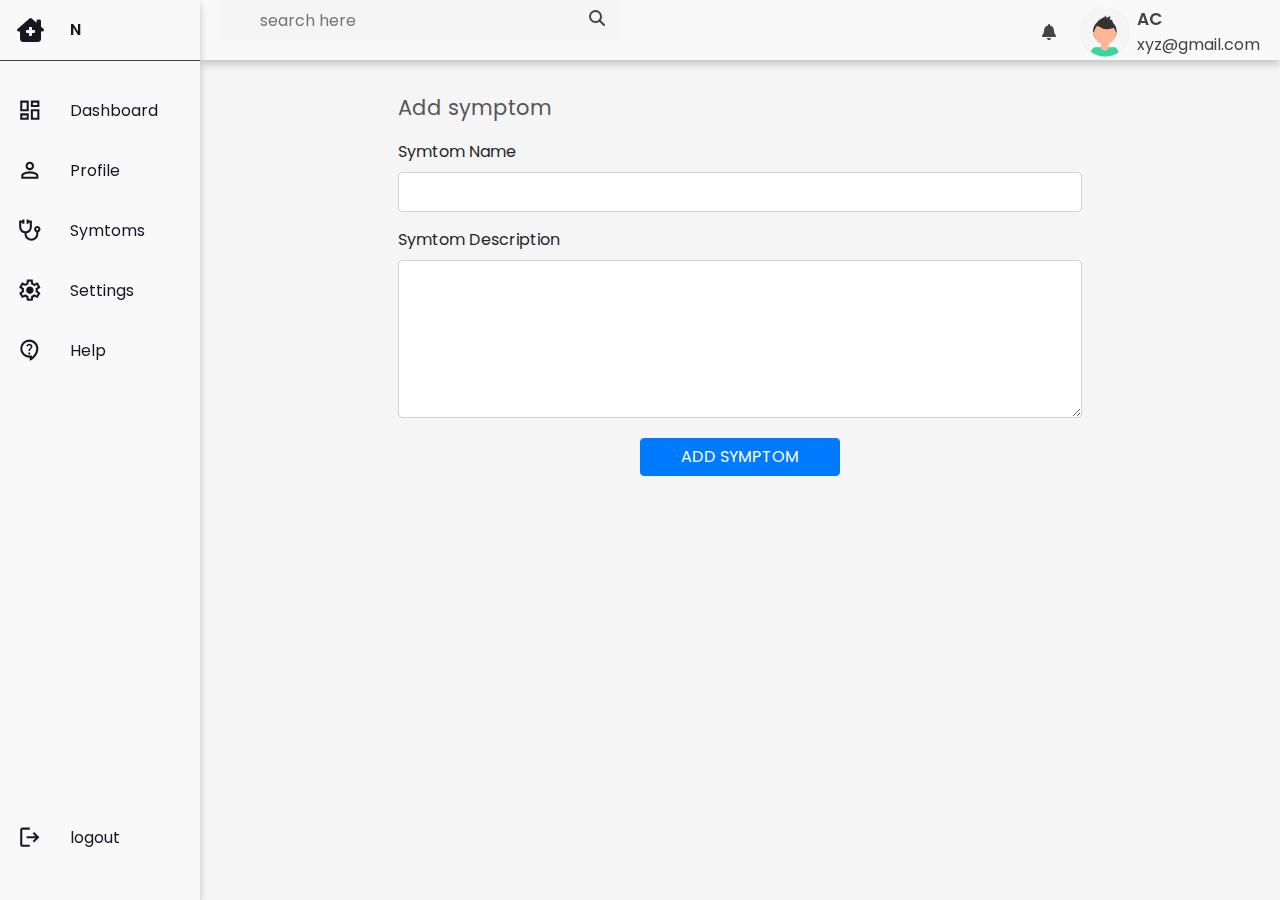
==== add-symptom.html @ ae0d2c53 "new changes" ====
<!DOCTYPE html>
<html lang="en">
<head>
    <meta charset="UTF-8">
    <meta name="viewport" content="width=device-width, initial-scale=1.0">
    <title>Document</title>
    <link href="css/symptom.css" rel="stylesheet">
    <link rel="stylesheet" href="assets/css/style.css">
    <link rel="stylesheet" type="text/css" href="assets/css/bootstrap.min.css">
    <link rel="stylesheet" type="text/css" href="assets/css/bootstrap-datetimepicker.min.css">
    <link rel="stylesheet" type="text/css" href="assets/css/select2.min.css">
    <link rel="stylesheet" href="https://cdnjs.cloudflare.com/ajax/libs/font-awesome/6.2.0/css/all.min.css"/>
    <link rel="stylesheet" href="https://fonts.googleapis.com/css2?family=Material+Symbols+Outlined:opsz,wght,FILL,GRAD@20..48,100..700,0..1,-50..200" />
    <link rel="stylesheet" href="https://cdnjs.cloudflare.com/ajax/libs/font-awesome/4.7.0/css/font-awesome.min.css">
</head>
<body>
    <!--*******************
        Preloader start
    ********************-->
    <!-- <div id="preloader">
        <div class="waviy">
		   <span style="--i:1">L</span>
		   <span style="--i:2">o</span>
		   <span style="--i:3">a</span>
		   <span style="--i:4">d</span>
		   <span style="--i:5">i</span>
		   <span style="--i:6">n</span>
		   <span style="--i:7">g</span>
		   <span style="--i:8">.</span>
		   <span style="--i:9">.</span>
		   <span style="--i:10">.</span>
		</div>
    </div> -->
    <!--*******************
        Preloader end
    ********************-->
    
    <!--**********************************
        Main wrapper start
    ***********************************-->
    <div id="container">

        <!--**********************************
            Nav header start
        ***********************************-->
       
        <!--**********************************
            Nav header end
        ***********************************-->
        <!--**********************************
            Header start
        ***********************************-->
        <div id="main" class="main">
            
            <!--**********************************
            Header End
        ***********************************-->
            <div class="cards">
                
                <div class="content">
                <div class="row">
                    <div class="col-lg-8 offset-lg-2">
                        <h4 class="page-title">Add symptom</h4>
                    </div>
                </div>
                <div class="row">
                    <div class="col-lg-8 offset-lg-2">
                        <form>
                            <div class="form-group">
                                <label>Symtom Name</label>
                                <input class="form-control" type="search">
                            </div>
                            
                            <div class="form-group">
                                <label>Symtom Description</label>
                                <textarea cols="30" rows="6" class="form-control"></textarea>
                            </div>
                            
                            
                            <div class="m-t-20 text-center">
                                <button class="btn btn-primary submit-btn">Add symptom</button>
                            </div>
                        </form>
                    </div>
                </div>
            </div>
            </div>
    </div>    
    <script src="js/sidebar.js"></script>
    <script src="js/nav.js"></script>
    <script src="js/symptom.js"></script>
</body>
</html>
---- css/symptom.css ----
@import url("https://fonts.googleapis.com/css2?family=Cairo:wght@200;300;400;600;700;900&amp;display=swap");
@import url("https://fonts.googleapis.com/css?family=Poppins:300,400,500,600,700,800");
@import url("https://fonts.googleapis.com/css?family=Open+Sans:400,600,700");
@import url("https://fonts.googleapis.com/css?family=Montserrat:400,500,600,700");
@import url("https://fonts.googleapis.com/css?family=Roboto:400,500,700");
@import url("https://fonts.googleapis.com/css?family=Nunito:400,600,700");

  
* {
  box-sizing: border-box;
  margin: 0;
  padding: 0;
  font-family: 'poppins', sans-serif;
}
h1{
    font-weight: 800;
    font-size: 1.8rem;
}

h2{
    font-weight: 600;
    font-size: 1.4rem;
}

h3{
    font-weight: 500;
    font-size: 0.87rem;
}

body {
    overflow-x: hidden;
   }
.container{
  position: relative;
  width: 100%;
}
.side-bar{
  position: fixed;
  width: 200px;
  height: 100%;
  background: #faf9f9;
  overflow-x: hidden;
  box-shadow: 0 4px 8px 0 rgba(0, 0, 0, 0.2);
  z-index: 2;
}

.side-bar ul li{
  width: 100%;
  list-style: none;
}
.side-bar ul li:hover{
  background: #e7e5e59f;
}
.side-bar ul li:first-child:hover{
  background: none;
}
.side-bar ul li:first-child{
  line-height: 60px;
  margin-bottom: 20px;
  font-weight: 600;
  border-bottom: 1px solid #444;
}
.side-bar ul li:last-child{
    position: absolute;
    bottom: 2rem;
    width: 100%;
}
.side-bar ul li a{
  width: 100%;
  text-decoration: none;
  height: 60px;
  color: #171622;
  display: flex;
  align-items: center;
}
.side-bar ul li a i{
  min-width: 60px;
  font-size: 24px;
  text-align: center;
}
.side-bar ul li a span{
    min-width: 60px;
    text-align: center;
    font-size: 1.6rem;
}
.side-bar .title{
  padding: 0 10px;
}
.main{
  position: absolute;
  width: calc(100% - 200px);
  min-height: 100vh;
  left: 200px;
  background: #f5f5f5;
}
.top-bar{
  position: fixed;
  height: 60px;
  width: calc(100% - 200px);
  background: #faf9f9;
  display: grid;
  grid-template-columns: 10fr 0.4fr 2fr;
  gap: 5px;
  align-items: center;
  color: #444;
  padding: 0 20px;
  box-shadow: 0 4px 8px 0 rgba(0, 0, 0, 0.2);
  z-index: 1;
}
.top-bar .search{
  position: relative;
  max-width: 400px;
}
.search input{
  width: 100%;
  min-width: 128px;
  height: 40px;
  padding: 0 40px;
  font-size: 16px;
  outline: none;
  border: none;
  background: #f5f5f5;
}
.search i{
  position: absolute;
  right: 15px;
  top: 10px;
  cursor: pointer;
}
.user{
  position: relative;
  width: 50px;
  height: 50px;
}
img{
  position: absolute;
  width: 100%;
  height: 100%;
  right: 0;
  left: 0;
  object-fit: cover;
}
.user-wrapper{
  display: flex;
  align-items: center;
  gap: 7px;
}
.name{
  font-size: 17px;
  font-weight: 600;
}
.cards{
  margin-top: 60px;
  width: 100%;
  padding: 35px 20px;
  
}



@media (max-width:1090px) {
  .side-bar{
    width: 60px;
  }
  .main{
    width: calc(100% - 60px);
    left: 60px;
  }
  .top-bar{
    width: calc(100% - 60px);
  }
}


#preloader {
  position: fixed;
  width: 100%;
  height: 100%;
  z-index: 99999;
  left: 0;
  display: flex;
  align-items: center;
  justify-content: center;
  top: 0;
  background-color: #fff; }

  .waviy {
  position: relative;
  -webkit-box-reflect: below -20px linear-gradient(transparent, rgba(0, 0, 0, 0.2)); }

.waviy span {
  position: relative;
  display: inline-block;
  font-size: 40px;
  color: #000;
  text-transform: uppercase;
  animation: waviy 1s infinite;
  animation-delay: calc(.1s * var(--i)); }

@keyframes waviy {
  0%, 40%, 100% {
    transform: translateY(0); }
  20% {
    transform: translateY(-20px); } }
  .waviy span
  {
    color: rgb(102 16 242);
  }

[data-theme-version="dark"] #preloader {
  background: #171622; }

[data-theme-version="dark"] .waviy span {
  color: #fff; }
---- assets/css/style.css ----
/*
Author       : Dreamguys
Template Name: PreClinic - Medical and Hospital Admin Template
Version      : 1.0
*/

/*============================
 [Table of CSS]

1. General
2. Table
3. Helper Class
4. Bootstrap Classes
5. Header
6. Sidebar
7. Content
8. Login
9. Dashboard
10. Activity
11. Select2
12. Nav tabs
13. Holidays
14. Edit Profile
15. Chat
16. Focus Label
17. Leave
18. Employee
19. Events
20. Profile
21. Notifications
22. Roles & Permissions
23. Chat Right Sidebar
24. Invoice
25. Doctors
26. Add Doctor
27. Payslip
28. Attendance
29. Inbox
30. Mail View
31. Blog
32. Blog View
33. UI Kit
34. Error
35. Lock Screen
36. Voice call
37. Video Call
38. Incoming call
39. Notification settings
40. Chat Sidebar
41. Gallery
42. Responsive

========================================*/

/*-----------------
	1. General
-----------------------*/

@import url('https://fonts.googleapis.com/css?family=Rubik:400,500,700');
html {
	height: 100%;
}
body {
	font-family: 'Rubik', sans-serif;
	font-size: 0.875rem;
	color: #666;
	background-color: #fafafa;
	overflow-x: hidden;
	height: 100%;
}
h1,
h2,
h3,
h4,
h5,
h6 {
	margin-top: 0;
}
h1,
.h1 {
	font-size: 2.25rem;
}
h2,
.h2 {
	font-size: 1.875rem;
}
h3,
.h3 {
	font-size: 1.5rem;
}
h4,
.h4 {
	font-size: 1.125rem;
}
h5,
.h5 {
	font-size: 0.875rem;
}
h6,
.h6 {
	font-size: 0.75rem;
}
a:hover,
a:active,
a:focus {
	text-decoration: none;
	color: #009ce7;
	outline: none;
}
.form-control {
	border-radius: 0;
	box-shadow: none;
	padding: 0.469rem 0.75rem;
	border-color: #eaeaea;
	font-size: 14px;
	min-height: 40px;
}
.form-control:focus {
	border-color: #009efb;
	box-shadow: none;
	outline: 0 none;
}
a {
	color: #009ce7;
}
input,
button,
a {
	transition: all 0.4s ease;
	-moz-transition: all 0.4s ease;
	-o-transition: all 0.4s ease;
	-ms-transition: all 0.4s ease;
	-webkit-transition: all 0.4s ease;
}
input,
button {
	outline: none;
}
input[type="file"] {
	height: auto;
	padding: 6px 0.75rem;
}
input[type=text],
input[type=password] {
	-webkit-appearance: none;
	-moz-appearance: none;
	appearance: none;
}
textarea.form-control {
	resize: vertical;
}
.navbar-nav > li {
	float: left;
}
.form-group {
	margin-bottom: 20px;
}
.display-block {
	display: block;
}
.btn.rounded {
	box-shadow: 0 1px 2px 0 rgba(0, 0, 0, 0.1);
}
.btn.focus,
.btn:focus {
	box-shadow: inherit !important;
}
.list-group-item {
	border: 1px solid #eaeaea;
}

/*-----------------
	2. Table
-----------------------*/

.table {
	color: #000;
	border: 1px solid #f0f0f0;
}
.table.table-white {
	background-color: #fff;
}
.table > tbody > tr > td {
	font-weight: 300;
}
.table-striped > tbody > tr:nth-of-type(2n + 1) {
	background-color: #f6f6f6;
}
table.table td .avatar {
	margin: 0 5px 0 0;
}
table.table td h2 {
	display: inline-block;
	font-size: inherit;
	font-weight: 400;
	margin: 0;
	padding: 0;
	vertical-align: middle;
}
table.table td h2 a {
	color: #757575;
}
table.table td h2 a:hover {
	color: #009efb;
}
table.table td h2 span {
	color: #9e9e9e;
	display: block;
	font-size: 12px;
	margin-top: 3px;
}

/*-----------------
	3. Helper Class
-----------------------*/

.m-r-5 {
	margin-right: 5px !important;
}
.m-r-10 {
	margin-right: 10px !important;
}
.m-l-5 {
	margin-left: 5px !important;
}
.m-t-0 {
	margin-top: 0 !important;
}
.m-t-10 {
	margin-top: 10px !important;
}
.m-t-20 {
	margin-top: 20px !important;
}
.m-t-30 {
	margin-top: 30px !important;
}
.m-t-50 {
	margin-top: 50px !important;
}
.m-b-10 {
	margin-bottom: 10px !important;
}
.m-b-20 {
	margin-bottom: 20px !important;
}
.m-b-30 {
	margin-bottom: 30px !important;
}
.w-40 {
	width: 40px;
}
.block {
	display: block !important;
}
.text-ellipsis {
	display: block;
	max-width: 100%;
	overflow: hidden;
	text-overflow: ellipsis;
	white-space: nowrap;
}
.text-muted-light {
	color: #aaa;
}
.card-box {
	background-color: #fff;
	border-radius: 4px;
	margin-bottom: 30px;
	padding: 20px;
	position: relative;
	box-shadow: 0 1px 2px 0 rgba(0, 0, 0, 0.1);
}
.card-title {
	color: #333;
	font-size: 16px;
	margin-bottom: 20px;
}
.page-title {
	color: #565656;
	font-size: 21px;
	font-weight: normal;
	margin-bottom: 20px;
}
.page-sub-title {
	color: #565656;
	font-size: 18px;
	font-weight: normal;
	margin-bottom: 20px;
}
.cal-icon:after {
	background: transparent url("../img/calander.png") no-repeat scroll 0 0;
	bottom: 0;
	content: "";
	display: block;
	height: 19px;
	margin: auto;
	position: absolute;
	right: 15px;
	top: 0;
	width: 17px;
}
.cal-icon {
	position: relative;
	width: 100%;
}
.time-icon:after {
	background: transparent url("../img/clock.png") no-repeat scroll 0 0;
	bottom: 0;
	content: "";
	display: block;
	height: 19px;
	margin: auto;
	position: absolute;
	right: 15px;
	top: 0;
	width: 19px;
}
.time-icon {
	position: relative;
	width: 100%;
}
.badge-success-border {
	border: 1px solid #55ce63;
	color: #55ce63;
	background-color: #fff;
	display: inline-block;
	min-width: 80px;
}
.badge-danger-border {
	border: 1px solid #f62d51;
	color: #f62d51;
	background-color: #fff;
	display: inline-block;
	min-width: 80px;
}
.badge-warning-border {
	border: 1px solid #ffbc34;
	color: #ffbc34;
	background-color: #fff;
	display: inline-block;
	min-width: 80px;
}
.badge-info-border {
	border: 1px solid #009efb;
	color: #009efb;
	background-color: #fff;
	display: inline-block;
	min-width: 80px;
}
.modal-footer.text-left {
	text-align: left;
}
.modal-footer.text-center {
	text-align: center;
}
.font-18 {
	font-size: 18px;
}
.border-right {
	border-right: 1px solid #e7e7e7;
}
.blur {
	-webkit-filter: blur(3px);
	-moz-filter: blur(3px);
	-o-filter: blur(3px);
	-ms-filter: blur(3px);
	filter: blur(3px);
}
.btn {
	font-size: 0.875rem;
}

/*-----------------
	4. Bootstrap Classes
-----------------------*/

.btn-white {
	background-color: #fff;
	border: 1px solid #ccc;
	color: #333;
}
.rounded,
.circle {
	border-radius: 500px;
}
.bg-primary,
.badge-primary {
	background-color: #009efb !important;
}
.bg-success,
.badge-success {
	background-color: #55ce63 !important;
}
.bg-info,
.badge-info {
	background-color: #009efb !important;
}
.bg-warning,
.badge-warning {
	background-color: #ffbc34 !important;
}
.bg-danger,
.badge-danger {
	background-color: #f62d51 !important;
}
.bg-white {
	background-color: #fff;
}
.text-primary,
.dropdown-menu > li > a.text-primary {
	color: #009efb !important;
}
.text-success,
.dropdown-menu > li > a.text-success {
	color: #55ce63;
}
.text-danger,
.dropdown-menu > li > a.text-danger {
	color: #f62d51;
}
.text-info,
.dropdown-menu > li > a.text-info {
	color: #009efb;
}
.text-warning,
.dropdown-menu > li > a.text-warning {
	color: #ffbc34;
}
.text-purple,
.dropdown-menu > li > a.text-purple {
	color: #7460ee;
}
.btn-primary {
	border-color: transparent;
	background-color: #009efb;
}
.btn-primary:hover,
.btn-primary:focus,
.btn-primary.active,
.btn-primary:active,
.open > .dropdown-toggle.btn-primary {
	background-color: #009efb;
	border: 1px solid #009efb;
	color: #fff;
}
.btn-primary.active.focus,
.btn-primary.active:focus,
.btn-primary.active:hover,
.btn-primary.focus:active,
.btn-primary:active:focus,
.btn-primary:active:hover,
.open > .dropdown-toggle.btn-primary.focus,
.open > .dropdown-toggle.btn-primary:focus,
.open > .dropdown-toggle.btn-primary:hover {
	background-color: #009efb;
	border: 1px solid #009efb;
}
.btn-primary.active:not(:disabled):not(.disabled),
.btn-primary:active:not(:disabled):not(.disabled),
.show > .btn-primary.dropdown-toggle {
	background-color: #009efb;
	border-color: #009efb;
	color: #fff;
}
.btn-outline-primary {
	border-color: #009efb;
	color: #009efb;
}
.btn-outline-primary:hover {
	background-color: #009efb;
	border-color: #009efb;
	color: #fff;
}
.btn-outline-primary.active:not(:disabled):not(.disabled),
.btn-outline-primary:active:not(:disabled):not(.disabled),
.show > .btn-outline-primary.dropdown-toggle {
	background-color: #009efb;
	border-color: #009efb;
	color: #fff;
}
.btn-success {
	background-color: #55ce63;
	border: 1px solid #55ce63
}
.btn-success:hover,
.btn-success:focus,
.btn-success.active,
.btn-success:active,
.open > .dropdown-toggle.btn-success {
	background: #4ab657;
	border: 1px solid #4ab657
}
.btn-success.active.focus,
.btn-success.active:focus,
.btn-success.active:hover,
.btn-success.focus:active,
.btn-success:active:focus,
.btn-success:active:hover,
.open > .dropdown-toggle.btn-success.focus,
.open > .dropdown-toggle.btn-success:focus,
.open > .dropdown-toggle.btn-success:hover {
	background: #4ab657;
	border: 1px solid #4ab657
}
.btn-info {
	background-color: #009efb;
	border: 1px solid #009efb
}
.btn-info:hover,
.btn-info:focus,
.btn-info.active,
.btn-info:active,
.open > .dropdown-toggle.btn-info {
	background-color: #028ee1;
	border: 1px solid #028ee1
}
.btn-info.active.focus,
.btn-info.active:focus,
.btn-info.active:hover,
.btn-info.focus:active,
.btn-info:active:focus,
.btn-info:active:hover,
.open > .dropdown-toggle.btn-info.focus,
.open > .dropdown-toggle.btn-info:focus,
.open > .dropdown-toggle.btn-info:hover {
	background-color: #028ee1;
	border: 1px solid #028ee1
}
.btn-warning {
	background: #ffbc34;
	border: 1px solid #ffbc34
}
.btn-warning:hover,
.btn-warning:focus,
.btn-warning.active,
.btn-warning:active,
.open > .dropdown-toggle.btn-warning {
	background: #e9ab2e;
	border: 1px solid #e9ab2e
}
.btn-warning.active.focus,
.btn-warning.active:focus,
.btn-warning.active:hover,
.btn-warning.focus:active,
.btn-warning:active:focus,
.btn-warning:active:hover,
.open > .dropdown-toggle.btn-warning.focus,
.open > .dropdown-toggle.btn-warning:focus,
.open > .dropdown-toggle.btn-warning:hover {
	background: #e9ab2e;
	border: 1px solid #e9ab2e
}
.btn-danger {
	background: #f62d51;
	border: 1px solid #f62d51
}
.btn-danger:hover,
.btn-danger:focus {
	background-color: #e6294b;
	border: 1px solid #e6294b
}
.pagination > .active > a,
.pagination > .active > a:focus,
.pagination > .active > a:hover,
.pagination > .active > span,
.pagination > .active > span:focus,
.pagination > .active > span:hover {
	background-color: #009efb;
	border-color: #009efb;
}
.pagination > li > a,
.pagination > li > span {
	color: #009efb;
	padding: .5rem .75rem !important;
}
.page-item.active .page-link {
	background-color: #009efb;
	border-color: #009efb;
}
.dropdown-menu {
	border: 1px solid rgba(0, 0, 0, 0.1);
	border-radius: 3px;
	transform-origin: left top 0;
	box-shadow: inherit;
	background-color: #fff;
}
.navbar-nav .open .dropdown-menu {
	background-color: #fff;
	border: 1px solid rgba(0, 0, 0, 0.1);
}
.btn-group-xs > .btn,
.btn-xs {
	min-height: 22px;
	min-width: 22px;
}
.dropdown-menu {
	font-size: 13px;
}
.btn-link,
.btn-link:hover,
.btn-link:focus,
.btn-link:active {
	box-shadow: none;
}
.btn-link {
	color: #333;
}
.nav .open > a,
.nav .open > a:focus,
.nav .open > a:hover {
	background-color: rgba(0, 0, 0, 0.2);
}
.card {
	margin-bottom: 30px;
	box-shadow: 0 1px 2px 0 rgba(0, 0, 0, 0.1);
	border: 0;
}
.card-title {
	margin-bottom: 1.125rem;
}
.dropdown-action .dropdown-toggle:after {
	display: none;
}
.badge.badge-pill {
	border-radius: 10rem;
}
.badge-primary {
	color: #fff;
}
.btn.btn-rounded {
	border-radius: 50px;
}
.nav-tabs .nav-link:focus,
.nav-tabs .nav-link:hover {
	background-color: #eee;
	border-color: transparent;
}
.nav-tabs .nav-link {
	border-radius: 0;
}
.table.dataTable {
	border-collapse: collapse !important;
}
textarea.form-control {
	height: auto;
}
.progress-example .progress {
	margin-bottom: 1.5rem;
}
.progress-xs {
	height: 4px;
}
.progress-sm {
	height: 15px;
}
.progress.progress-sm {
	height: 6px;
}
.progress.progress-md {
	height: 8px;
}
.progress.progress-lg {
	height: 18px;
}
.form-control.form-control-sm {
	padding: 0.25rem 0.5rem;
}
.card .card-header {
	background-color: rgba(255, 255, 255, 0.1);
	border: 0 none;
	font-size: 16px;
	line-height: 30px;
	padding: 15px;
}
.card .card-header .card-title {
	font-size: 18px;
	font-weight: 400;
	line-height: 20px;
	margin: 0;
	padding: 5px 0;
}
.table h5 {
	font-size: 14px;
	font-weight: 400;
	line-height: 18px;
	margin-bottom: 0;
	vertical-align: middle;
}
.table h5 + p {
	color: #9e9e9e;
	font-size: 14px;
	line-height: 18px;
	margin-bottom: 0;
}
.page-link:focus {
    box-shadow: unset;
}

/*-----------------
	5. Header
-----------------------*/

.header {
	background-color: #009efb;
	left: 0;
	position: fixed;
	right: 0;
	top: 0;
	z-index: 1039;
	height: 50px;
	box-shadow: 0 1px 1px rgba(0, 0, 0, 0.1);
}
.header .header-left {
	float: left;
	height: 50px;
	padding: 0 20px;
	position: relative;
	text-align: center;
	width: 230px;
	z-index: 1;
}
.logo {
	align-items: center;
	display: flex;
	height: 50px;
	justify-content: center;
}
.logo span {
	color: #fff;
	font-size: 18px;
	font-weight: 500;
	margin-left: 10px;
}
.header .navbar-nav .badge {
	position: absolute;
	right: 7px;
	top: 4px;
}
.header .dropdown-menu > li > a {
	position: relative;
}
.header .dropdown-toggle:after {
	display: none;
}
.header .has-arrow .dropdown-toggle:after {
	display: inline-block;
}
.page-title-box {
	border-radius: 0;
	height: 50px;
	margin-bottom: 0;
	padding: 14px 20px;
}
.page-title-box h3 {
	color: #fff;
	font-size: 18px;
	font-weight: 500;
	margin: 0;
}
.user-menu {
	margin: 0;
	position: relative;
	z-index: 99;
}
.user-menu.nav > li > a {
	color: #fff;
	font-size: 16px;
	line-height: 50px;
	padding: 0 15px;
	height: 50px;
}
.user-menu.nav > li > a:hover,
.user-menu.nav > li > a:focus {
	background-color: rgba(0, 0, 0, 0.2);
}
.user-img {
	display: inline-block;
	position: relative;
}
.header .user-img img {
	width: 24px;
}
.user-img .status {
	border: 2px solid #fff;
	bottom: 0;
	height: 10px;
	position: absolute;
	right: 0;
	width: 10px;
}
.user-menu .user-img .status {
	bottom: 10px;
}
.user-menu .dropdown-menu {
	min-width: 136px;
}
.user-menu .bg-primary {
	background-color: #009efb !important;
}
.status {
	background-color: #ccc;
	border-radius: 50%;
	display: inline-block;
	height: 10px;
	width: 10px;
}
.status.online {
	background-color: #55ce63;
}
.status.offline {
	background-color: #f62d51;
}
.status.away {
	background-color: #faa937;
}

/*-----------------
	6. Sidebar
-----------------------*/

.sidebar {
	box-shadow: 0 1px 2px 0 rgba(0, 0, 0, 0.1);
	top: 50px;
	width: 230px;
	z-index: 1039;
	background-color: #fff;
	bottom: 0;
	margin-top: 0px;
	position: fixed;
	left: 0;
	transition: all 0.2s ease-in-out;
}
.sidebar.opened {
	-webkit-transition: all 0.4s ease;
	-moz-transition: all 0.4s ease;
	transition: all 0.4s ease;
}
.sidebar-inner {
	height: 100%;
	transition: all 0.2s ease-in-out 0s;
}
.sidebar-menu ul {
	font-size: 14px;
	list-style-type: none;
	margin: 0;
	padding: 0;
}
.sidebar-menu li a {
	color: #888;
	display: block;
	font-size: 15px;
	height: auto;
	padding: 0 20px;
}
.sidebar-menu li a:hover {
	color: #009efb;
}
.sidebar-menu li.active a {
	color: #009efb;
	background-color: #f3f3f3;
}
.menu-title {
	color: #333;
	font-size: 15px;
	font-weight: 500;
	padding: 12px 20px;
}
.menu-title > i {
	float: right;
	line-height: 40px;
}
.sidebar-menu li.menu-title a {
	color: #009efb;
	display: inline-block;
	float: right;
	padding: 0;
}
.sidebar-menu li.menu-title a.btn {
	color: #fff;
	display: block;
	float: none;
	font-size: 15px;
	line-height: inherit;
	margin-bottom: 15px;
}
.sidebar-menu ul ul a.active {
	color: #009efb;
	text-decoration: underline;
}
.mobile-user-menu {
	color: #fff;
	display: none;
	font-size: 24px;
	height: 50px;
	line-height: 50px;
	padding: 0 20px;
	position: absolute;
	right: 0;
	text-align: right;
	top: 0;
	width: 50px;
	z-index: 10;
}
.mobile-user-menu > a {
	color: #fff;
	padding: 0;
}
.mobile-user-menu > a:hover {
	color: #fff;
}
.mobile-user-menu > .dropdown-menu > a {
    line-height: 23px;
}
.profile-rightbar {
	display: none !important;
	color: #009efb;
	font-size: 26px;
	margin-left: 15px;
}
.fixed-sidebar-right {
	position: fixed;
	top: 60px;
	right: 0;
	width: 300px;
	margin-right: -300px;
	bottom: 0;
	z-index: 101;
	-webkit-transition: all 0.4s ease;
	-moz-transition: all 0.4s ease;
	transition: all 0.4s ease;
}
.mobile_btn {
	display: none;
}
.sidebar .sidebar-menu > ul > li > a span {
	transition: all 0.2s ease-in-out 0s;
	display: inline-block;
	margin-left: 10px;
	white-space: nowrap;
}
.sidebar .sidebar-menu > ul > li > a span.badge {
	color: #fff;
	margin-left: auto;
}
.sidebar-menu ul ul a {
	display: block;
	font-size: 14px;
	padding: 9px 10px 9px 50px;
	position: relative;
}
.sidebar-menu ul ul {
	background-color: #f3f3f3;
	display: none;
}
.sidebar-menu ul ul ul a {
	padding-left: 70px;
}
.sidebar-menu ul ul ul ul a {
	padding-left: 90px;
}
.sidebar-menu > ul > li {
	position: relative;
}
.sidebar-menu .menu-arrow {
	-webkit-transition: -webkit-transform 0.15s;
	-o-transition: -o-transform 0.15s;
	transition: transform .15s;
	position: absolute;
	right: 15px;
	display: inline-block;
	font-family: 'FontAwesome';
	text-rendering: auto;
	line-height: 40px;
	font-size: 18px;
	-webkit-font-smoothing: antialiased;
	-moz-osx-font-smoothing: grayscale;
	-webkit-transform: translate(0, 0);
	-ms-transform: translate(0, 0);
	-o-transform: translate(0, 0);
	transform: translate(0, 0);
	line-height: 18px;
	top: 15px;
}
.sidebar-menu .menu-arrow:before {
	content: "\f105";
}
.sidebar-menu li a.subdrop .menu-arrow {
	-ms-transform: rotate(90deg);
	-webkit-transform: rotate(90deg);
	-o-transform: rotate(90deg);
	transform: rotate(90deg);
}
.sidebar-menu ul ul a .menu-arrow {
	top: 6px;
}
.sidebar-menu a {
	transition: unset;
	-moz-transition: unset;
	-o-transition: unset;
	-ms-transition: unset;
	-webkit-transition: unset;
}
.sidebar-menu > ul > li > a {
	padding: 12px 20px;
	align-items: center;
	display: flex;
	justify-content: flex-start;
	position: relative;
	transition: all 0.2s ease-in-out 0s;
}
.sidebar-menu ul li a i {
	align-items: center;
	display: inline-flex;
	font-size: 18px;
	min-height: 24px;
	line-height: 18px;
	width: 20px;
	transition: all 0.2s ease-in-out 0s;
}
.sidebar-menu ul li.menu-title a i {
	font-size: 16px;
	margin-right: 0;
	text-align: right;
	width: auto;
}

/*-----------------
	7. Content
-----------------------*/

.page-wrapper {
	left: 0;
	margin-left: 230px;
	padding-top: 50px;
	position: relative;
	-webkit-transition: all 0.4s ease;
	-moz-transition: all 0.4s ease;
	transition: all 0.4s ease;
}
.page-wrapper > .content {
	padding: 30px;
}

/*-----------------
	8. Login
-----------------------*/

.account-page {
	display: table-row;
	height: 100%;
	padding: 40px 0;
}
.account-title {
	font-size: 32px;
	font-weight: normal;
	margin: 0 0 40px;
	text-align: center;
}
.account-wrapper {
	display: table;
	table-layout: fixed;
	height: 100%;
	padding: 30px;
	width: 100%;
}
.account-center {
	display: table-cell;
	vertical-align: middle;
}
.account-box {
	background-color: #fff;
	border: 1px solid #eaeaea;
	margin: 0 auto;
	padding: 20px;
	width: 400px;
}
.account-logo {
	margin-bottom: 20px;
	text-align: center;
}
.account-box .form-group {
	margin-bottom: 20px;
}
.account-box a {
	color: #333;
	font-size: 14px;
}
.account-box a:hover {
	color: #009efb;
}
.account-box .form-control {
	border: 1px solid #eaeaea;
	border-radius: 0;
	box-shadow: inherit;
	font-size: 14px;
	height: 40px;
}
.account-box textarea.form-control {
	height: 130px;
}
.account-box label {
	color: #323232;
	font-size: 14px;
	font-weight: normal;
}
.account-logo img {
	max-height: 60px;
	width: auto;
}
.account-box .account-btn {
	border-radius: 50px;
	font-size: 16px;
	min-width: 150px;
	padding: 8px 30px;
	text-transform: uppercase;
}

/*-----------------
	9. Dashboard
-----------------------*/

.dash-widget {
	background-color: #fff;
	border-radius: 4px;
	margin-bottom: 30px;
	padding: 20px;
	position: relative;
	box-shadow: 0 1px 2px 0 rgba(0, 0, 0, 0.1);
}
.dash-widget-bg1 {
	width: 65px;
	float: left;
	color: #fff;
	display: block;
	font-size: 50px;
	text-align: center;
	line-height: 65px;
	background: #009efb;
	border-radius: 50%;
	font-size: 40px;
	height: 65px;
}
.dash-widget-bg2 {
	width: 65px;
	float: left;
	color: #fff;
	display: block;
	font-size: 50px;
	text-align: center;
	line-height: 65px;
	background: #55ce63;
	border-radius: 50%;
	font-size: 40px;
	height: 65px;
}
.dash-widget-bg3 {
	width: 65px;
	float: left;
	color: #fff;
	display: block;
	font-size: 50px;
	text-align: center;
	line-height: 65px;
	background: #7a92a3;
	border-radius: 50%;
	font-size: 40px;
	height: 65px;
}
.dash-widget-bg4 {
	width: 65px;
	float: left;
	color: #fff;
	display: block;
	font-size: 50px;
	text-align: center;
	line-height: 65px;
	background: #ffbc35;
	border-radius: 50%;
	font-size: 40px;
	height: 65px;
}
.card-table.card-table-top .card-body {
	height: 175px;
	overflow-y: auto;
	-webkit-overflow-scrolling: touch;
}
.chart-title {
	margin-bottom: 25px;
}
.chart-title h4 {
	display: inline-block;
	font-size: 18px;
	font-weight: 400;
	line-height: 20px;
	margin: 0;
	color: #333;
}
.chart-title span {
	color: #009efb;
}
.card-title > a.btn {
	color: #fff;
}
ul.chat-user-total li {
	display: inline-block;
	color: #999;
}
ul.chat-user-total li i.current-users {
	color: #009efb;
	padding-right: 5px;
}
ul.chat-user-total li i.old-users {
	color: #eaeaea;
	padding-right: 5px;
}
.new-patient-table {
	display: table;
}
.new-patient-table td, .new-patient-table th {
    vertical-align: middle;
}
.new-patient-table tr td img {
	margin-right: 5px;
}
.btn-primary-one {
	border: 1px solid #ffbc35;
	border-radius: 25px;
	width: 100px;
	background: transparent;
	color: #000;
}
.btn-primary-two {
	border: 1px solid #009efb;
	border-radius: 25px;
	width: 100px;
	background: transparent;
	color: #000;
}
.btn-primary-three {
	border: 1px solid #55ce63;
	border-radius: 25px;
	width: 100px;
	background: transparent;
	color: #000;
}
.btn-primary-four {
	border: 1px solid #ffbc35;
	border-radius: 25px;
	width: 100px;
	background: transparent;
	color: #000;
}
.bar-chart {
	position: relative;
	width: 100%;
	margin-top: 15px;
}
.bar-chart > .legend {
	position: absolute;
	bottom: 0;
	left: 0;
	width: 100%;
	height: 40px;
	margin-bottom: -45px;
	border-top: 1px solid #000;
}
.bar-chart > .legend > .item {
	position: relative;
	display: inline-block;
	float: left;
	width: 25%;
}
.bar-chart > .legend > .item:before {
	display: block;
	position: absolute;
	top: 0;
	left: 0;
	content: '';
	width: 1px;
	height: 8px;
	background-color: #000;
	margin-top: -8px;
}
.bar-chart > .legend > .item.text-right:before {
	right: 0;
	left: auto;
}
.bar-chart > .legend > .item h4 {
	font-size: 13px;
	text-transform: uppercase;
	letter-spacing: 1px;
	padding-top: 5px;
}
.bar-chart > .chart {
	position: relative;
	width: 100%;
}
.bar-chart > .chart > .item {
	position: relative;
	width: 100%;
	height: 40px;
	margin-bottom: 10px;
	color: #fff;
	text-transform: uppercase;
}
.bar-chart > .chart > .item > .bar {
	position: absolute;
	top: 0;
	left: 0;
	width: 100%;
	height: 100%;
	background-color: #ffbc35;
	z-index: 5;
}
.bar-chart > .chart > .item > .bar > .percent {
	display: block;
	position: absolute;
	top: 0;
	right: 0;
	height: 40px;
	line-height: 40px;
	padding-right: 12px;
	z-index: 15;
}
.bar-chart > .chart > .item > .bar > .item-progress {
	position: absolute;
	top: 0;
	left: 0;
	height: 100%;
	background-color: #009efb;
	z-index: 10;
}
.bar-chart > .chart > .item > .bar > .item-progress > .title {
	display: block;
	position: absolute;
	height: 40px;
	line-height: 40px;
	padding-left: 12px;
	letter-spacing: 2px;
	z-index: 15;
}
.hospital-barchart h4 {
	display: inline-block;
	font-size: 18px;
	font-weight: 400;
	line-height: 20px;
	margin: 0;
	color: #333;
}
.custom-table tr {
	background-color: #fff;
	box-shadow: 0 0 3px #e5e5e5;
}
.table.custom-table > tbody > tr > td,
.table.custom-table > tbody > tr > th,
.table.custom-table > tfoot > tr > td,
.table.custom-table > tfoot > tr > th,
.table.custom-table > thead > tr > td,
.table.custom-table > thead > tr > th {
	padding: 10px 8px;
	vertical-align: middle;
}
.dash-widget-info > h3 {
	font-size: 24px;
	font-weight: 500;
	margin-bottom: 0.5rem;
}
.dash-widget-info span i {
	width: 16px;
	background: #fff;
	border-radius: 50%;
	color: #666666;
	font-size: 9px;
	height: 16px;
	line-height: 16px;
	text-align: center;
	margin-left: 5px;
}
.dash-widget-info > span.widget-title1 {
	background: #009efb;
	color: #fff;
	padding: 5px 10px;
	border-radius: 4px;
	font-size: 13px;
}
.dash-widget-info > span.widget-title2 {
	background: #55ce63;
	color: #fff;
	padding: 5px 10px;
	border-radius: 4px;
	font-size: 13px;
}
.dash-widget-info > span.widget-title3 {
	background: #7a92a3;
	color: #fff;
	padding: 5px 10px;
	border-radius: 4px;
	font-size: 13px;
}
.dash-widget-info > span.widget-title4 {
	background: #ffbc35;
	color: #fff;
	padding: 5px 10px;
	border-radius: 4px;
	font-size: 13px;
}
.member-panel .contact-list > li:last-child {
	border-bottom: 0;
}
.member-panel .card-body {
	overflow-y: auto;
	height: 275px;
	-webkit-overflow-scrolling: touch;
	padding: 0;
}
.contact-list {
	list-style: none;
	padding-left: 0;
	margin: 0;
}
.contact-list > li {
	border-bottom: 1px solid #eaeaea;
	border-radius: inherit;
	padding: 10px;
	background-color:#fff;
}
.contact-cont {
	position: relative;
}
.contact-info {
	padding: 0 30px 0 50px;
}
.contact-date {
	color: #888;
	font-size: 12px;
}
.take-btn {
    min-width: 80px;
}

/*-----------------
	10. Activity
-----------------------*/

.activity-box {
	position: relative;
}
.activity-list {
	list-style: none;
	margin: 0;
	padding: 0;
	position: relative;
}
.activity .activity-list > li .activity-user {
	height: 32px;
	margin: 0;
	padding: 0;
	position: absolute;
	top: 12px;
	left: 8px;
	width: 32px;
}
.activity .activity-list > li .activity-content {
	background-color: #fff;
	margin: 0 0 0 40px;
	padding: 0;
	position: relative;
}
.activity-list > li {
	background-color: #fff;
	margin-bottom: 10px;
	padding: 10px;
	position: relative;
	border: 1px solid #e7e7e7;
}
.activity-list > li:last-child .activity-content {
	margin-bottom: 0;
}
.activity-user .avatar {
	height: 32px;
	line-height: 32px;
	margin: 0;
	width: 32px;
}
.activity-list > li .activity-user {
	background: #fff;
	height: 32px;
	left: -7px;
	margin: 0;
	padding: 0;
	position: absolute;
	top: 3px;
	width: 32px;
}
.activity-list > li .activity-content {
	background-color: #fff;
	margin: 0 0 20px 40px;
	padding: 0;
	position: relative;
}
.activity-list > li .activity-content .timeline-content {
	color: #9e9e9e;
}
.activity-list > li .activity-content .timeline-content a.name {
	color: #000;
}
.activity-list > li .time {
	color: #bdbdbd;
	display: block;
	font-size: 12px;
	line-height: 1.35;
}
.activity .timeline-content > a {
	color: #009efb;
}
.activity-delete {
	background-color: #ffe5e6;
	border: 1px solid #fe0000;
	color: #fe0000;
	display: none;
	font-size: 20px;
	height: 20px;
	line-height: 18px;
	position: absolute;
	right: 0;
	text-align: center;
	top: 0;
	width: 20px;
}
.activity-delete:hover {
	background-color: #fe0000;
	color: #fff;
}
.activity-list > li:hover .activity-delete {
	display: inline-block;
}

/*-----------------
	11. Select2
-----------------------*/

.select2-container .select2-selection--single {
	border: 1px solid #eaeaea;
	height: 40px;
	border-radius: 0;
}
.select2-container--default .select2-selection--single .select2-selection__arrow {
	height: 38px;
	right: 7px;
}
.select2-container--default .select2-selection--single .select2-selection__arrow b {
	border-color: #979797 transparent transparent;
	border-style: solid;
	border-width: 6px 6px 0;
	height: 0;
	left: 50%;
	margin-left: -10px;
	margin-top: -2px;
	position: absolute;
	top: 50%;
	width: 0;
}
.select2-container--default.select2-container--open .select2-selection--single .select2-selection__arrow b {
	border-color: transparent transparent #979797;
	border-width: 0 6px 6px;
}
.select2-container .select2-selection--single .select2-selection__rendered {
	padding-right: 30px;
	padding-left: 15px;
}
.select2-container--default .select2-selection--single .select2-selection__rendered {
	color: #676767;
	font-size: 14px;
	font-weight: normal;
	line-height: 38px;
}
.select2-container--default .select2-results__option--highlighted[aria-selected] {
	background-color: #009efb;
}
.select2-container--default.select2-container--focus .select2-selection--multiple {
	border: 1px solid #eaeaea;
	border-radius: 0;
}
.select2-container--default .select2-selection--multiple {
	border: 1px solid #eaeaea;
	border-radius: 0;
}
.select2-container .select2-selection--multiple {
	min-height: 40px;
}

/*-----------------
	12. Nav tabs
-----------------------*/

.nav-tabs > li > a {
	margin-right: 0;
	color: #888;
	border-radius: 0;
}
.nav-tabs > li > a:hover,
.nav-tabs > li > a:focus {
	border-color: transparent;
	color: #333;
}
.nav-tabs.nav-justified > li > a {
	border-radius: 0;
	margin-bottom: 0;
}
.nav-tabs.nav-justified.nav-tabs-solid > li > a {
	border-color: transparent;
}
.nav-tabs.nav-tabs-solid > li > a {
	color: #333;
}
.nav-tabs.nav-tabs-solid > li > a.active,
.nav-tabs.nav-tabs-solid > li > a.active:hover,
.nav-tabs.nav-tabs-solid > li > a.active:focus {
	background-color: #009efb;
	border-color: #009efb;
	color: #fff;
}
.nav-tabs.nav-tabs-solid.nav-tabs-rounded {
	border-radius: 50px;
}
.nav-tabs.nav-tabs-solid.nav-tabs-rounded > li > a {
	border-radius: 50px;
}
.nav-tabs.nav-tabs-solid.nav-tabs-rounded > li > a.active,
.nav-tabs.nav-tabs-solid.nav-tabs-rounded > li > a.active:hover,
.nav-tabs.nav-tabs-solid.nav-tabs-rounded > li > a.active:focus {
	border-radius: 50px;
}
.nav-tabs-justified > li > a {
	border-radius: 0;
	margin-bottom: 0;
}
.nav-tabs-justified > li > a:hover,
.nav-tabs-justified > li > a:focus {
	border-bottom-color: #ddd;
}
.nav-tabs-justified.nav-tabs-solid > li > a {
	border-color: transparent;
}

/*-----------------
	13. Holidays
-----------------------*/

.custom-table tr.holiday-completed {
	color: #aaa;
}
.modal-header.bg-danger .modal-title {
	color: #fff;
}
.dropdown.action-label {
	display: inline-block;
}
.action-label > a {
	display: inline-block;
	min-width: 103px;
}
.action-label .btn-sm {
	padding: 5px;
}

/*-----------------
	14. Edit Profile
-----------------------*/

.profile-img-wrap {
	height: 120px;
	position: absolute;
	width: 120px;
	background: #fff;
	overflow: hidden;
}
.profile-basic {
	margin-left: 140px;
}
.profile-img-wrap img {
	width: 120px;
	height: 120px;
}
.fileupload.btn {
	position: absolute;
	right: 0;
	bottom: 0;
	background: rgba(33, 33, 33, 0.5);
	border-radius: 0;
	padding: 3px 10px;
	border: none;
}
.fileupload input.upload {
	cursor: pointer;
	filter: alpha(opacity=0);
	font-size: 20px;
	margin: 0;
	opacity: 0;
	padding: 0;
	position: absolute;
	right: -3px;
	top: -3px;
	padding: 5px;
}
.btn-text {
	color: #fff;
}

/*-----------------
	15. Chat
-----------------------*/

.chat-main-row {
	bottom: 0;
	left: 0;
	overflow: auto;
	padding-bottom: inherit;
	padding-top: inherit;
	position: absolute;
	right: 0;
	top: 0;
}
.chat-main-wrapper {
	display: table;
	height: 100%;
	table-layout: fixed;
	width: 100%;
}
.message-view {
	display: table-cell;
	height: 100%;
	float: none;
	padding: 0;
	position: static;
	vertical-align: top;
	width: 75%;
}
.chat-window {
	display: table;
	height: 100%;
	table-layout: fixed;
	width: 100%;
	background-color: #f5f5f5;
}
.fixed-header {
	background-color: #fff;
	border-bottom: 1px solid #eaeaea;
	padding: 10px 15px;
}
.fixed-header .navbar {
	border: 0 none;
	margin: 0;
	min-height: auto;
	padding: 0;
}
.fixed-header .user-info a {
	color: #76838f;
	text-transform: uppercase;
}
.typing-text {
	color: #009efb;
	font-size: 12px;
	text-transform: lowercase;
}
.last-seen {
	color: #a3afb7;
	display: block;
	font-size: 12px;
}
.custom-menu.nav > li > a {
	color: #009efb;
	font-size: 26px;
	margin-left: 15px;
	padding: 0;
}
.custom-menu.navbar-nav > li > a:hover,
.custom-menu.navbar-nav > li > a:focus {
	background-color: transparent;
}
.custom-menu .dropdown-menu {
	left: auto;
	right: 0;
}
.search-box .input-group {
	background-color: #e6e6e6;
	border: 1px solid #ddd;
	border-radius: 50px;
}
.search-box .input-group .form-control {
	background: transparent;
	border: none;
}
.search-box .btn {
	background-color: transparent;
}
.chat-contents {
	display: table-row;
	height: 100%;
}
.chat-content-wrap {
	height: 100%;
	position: relative;
	width: 100%;
}
.chat-wrap-inner {
	bottom: 0;
	left: 0;
	overflow: auto;
	position: absolute;
	right: 0;
	top: 0;
}
.chats {
	padding: 30px 15px;
}
.chat-body {
	display: block;
	margin: 10px 0 0;
	overflow: hidden;
}
.chat-body:first-child {
	margin-top: 0
}
.chat-right .chat-content {
	position: relative;
	display: block;
	float: right;
	padding: 8px 15px;
	margin: 0;
	clear: both;
	background-color: #e6e6e6;
	border-radius: 20px 2px 2px 20px;
	max-width: 60%;
}
.chat-right .chat-body {
	padding-left: 48px;
	padding-right: 10px;
}
.chat-bubble {
	display: block;
	width: 100%;
	float: left;
	margin-bottom: 10px;
}
.chat.chat-right .chat-bubble:last-child .chat-content {
	border-bottom-right-radius: 20px;
}
.chat.chat-right .chat-bubble:first-child .chat-content {
	border-top-right-radius: 20px;
}
.chat-content > p {
	margin-bottom: 0;
	word-wrap: break-word;
}
.chat-time {
	color: rgba(0, 0, 0, 0.5);
	display: block;
	font-size: 12px;
}
.chat-right .chat-time {
	text-align: right;
}
.chat-line {
	border-bottom: 1px solid #eaeaea;
	height: 12px;
	margin: 7px 0 20px;
	position: relative;
	text-align: center;
}
.chat-date {
	background-color: #f5f5f5;
	color: #000;
	font-size: 12px;
	padding: 0 11px;
}
.chat-avatar {
	float: right;
}
.chat-avatar .avatar {
	line-height: 30px;
	height: 30px;
	width: 30px;
}
.chat-left .chat-avatar {
	float: left;
}
.chat-left .chat-body {
	margin-right: 0;
	margin-left: 30px;
	padding-right: 20px;
}
.chat-left .chat-content {
	background-color: #fff;
	border: 1px solid #eaeaea;
	color: #888;
	float: left;
	position: relative;
	padding: 8px 15px;
	border-radius: 2px 20px 20px 2px;
	max-width: 60%;
}
.avatar {
	background-color: #aaa;
	border-radius: 50%;
	color: #fff;
	display: inline-block;
	font-weight: 500;
	height: 38px;
	line-height: 38px;
	margin: 0 10px 0 0;
	overflow: hidden;
	text-align: center;
	text-decoration: none;
	text-transform: uppercase;
	vertical-align: middle;
	width: 38px;
	position: relative;
	white-space: nowrap;
}
.avatar:hover {
	color: #fff;
}
.avatar > img {
	width: 100%;
	display: block;
}
.chat.chat-left .chat-bubble:first-child .chat-content {
	border-top-left-radius: 20px;
	margin-top: 0;
}
.chat.chat-left .chat-bubble:last-child .chat-content {
	border-bottom-left-radius: 20px;
}
.chat-left .chat-time {
	color: #a3afb7
}
.attach-list {
	color: #adb7be;
	padding: 5px 0 0;
	line-height: 24px;
	margin: 0;
	list-style: none;
}
.attach-list i {
	margin-right: 3px;
	font-size: 16px;
}
.attach-list a {
	word-wrap: break-word;
}
.attach-img {
	margin-bottom: 20px;
}
.attach-img > img {
	border: 1px solid #eaeaea;
	max-width: 100%;
}
.attach-img-download {
	margin-bottom: 5px;
}
.chat-user {
	color: #333;
	font-size: 13px;
}
.chat-footer {
	background-color: #fff;
	border-top: 1px solid #eaeaea;
	padding: 15px;
}
.message-bar {
	display: table;
	height: 44px;
	position: relative;
	width: 100%;
}
.message-bar .message-inner {
	display: table-row;
	height: 100%;
	padding: 0 8px;
	width: 100%;
}
.message-bar .link {
	color: #777;
	display: table-cell;
	font-size: 20px;
	padding: 0 10px;
	position: relative;
	vertical-align: middle;
	width: 30px;
}
.message-bar .message-area {
	display: table-cell;
}
.message-area .input-group .form-control {
	background-color: #fff;
	border: 1px solid #eaeaea;
	box-shadow: none;
	color: #555;
	display: block;
	font-size: 14px;
	height: 44px;
	margin: 0;
	padding: 6px 12px;
	resize: none;
}
.message-area .input-group .form-control:focus {
	height: 150px;
	transition: all 0.5s ease 0s;
}
.message-area .btn {
	height: 44px;
	width: 50px;
}
.profile-right {
	display: table-cell;
	height: 100%;
	float: none;
	padding: 0;
	position: static;
	vertical-align: top;
}
.display-table {
	display: table;
	table-layout: fixed;
	border-spacing: 0;
	width: 100%;
	height: 100%;
}
.table-row {
	display: table-row;
	height: 100%;
}
.table-body {
	position: relative;
	height: 100%;
	width: 100%;
}
.table-content {
	bottom: 0;
	left: 0;
	overflow: auto;
	position: absolute;
	right: 0;
	top: 0;
}
.profile-right-inner {
	border-left: 1px solid #eaeaea;
	background-color: #fff;
}
.chat-profile-img {
	padding: 30px;
	position: relative;
	text-align: center;
}
.edit-profile-img {
	height: 120px;
	margin: 0 auto;
	position: relative;
	width: 120px;
	cursor: pointer;
}
.change-img {
	background-color: rgba(0, 0, 0, 0.3);
	border-radius: 50%;
	color: #fff;
	display: none;
	height: 100%;
	left: 0;
	line-height: 120px;
	position: absolute;
	top: 0;
	width: 100%;
}
.edit-profile-img:hover .change-img {
	display: block;
}
.edit-profile-img img {
	height: auto;
	margin: 0;
	width: 120px;
	border-radius: 50%;
}
.user-name {
	color: #333;
}
.edit-btn {
	border-radius: 40px;
	height: 36px;
	position: absolute;
	right: 15px;
	top: 15px;
	width: 36px;
}
.chat-profile-info {
	padding: 15px;
}
.user-det-list {
	list-style: none;
	padding: 0;
}
.user-det-list > li {
	padding: 6px 15px;
}
.user-det-list .text-muted {
	color: #888;
}
.transfer-files .tab-content {
	padding-top: 0;
}
.files-list {
	list-style: none;
	padding-left: 0;
}
.files-list > li {
	border-bottom: 1px solid #eaeaea;
	border-radius: inherit;
	margin: 2px 0 0;
	padding: 10px;
}
.files-cont {
	position: relative;
}
.file-type {
	height: 48px;
	position: absolute;
	width: 48px;
}
.files-icon i {
	color: #76838f;
	font-size: 20px;
}
.files-info {
	padding: 0 30px 0 50px;
}
.file-name a {
	color: #333;
}
.files-action {
	display: none;
	height: 30px;
	list-style: none;
	padding-left: 0;
	position: absolute;
	right: 0;
	text-align: right;
	top: 10px;
	width: 30px;
}
.files-list > li:hover .files-action {
	display: block;
}
.file-date {
	color: #888;
	font-size: 12px;
}
.file-author a {
	color: #009efb;
	font-size: 12px;
	text-decoration: underline;
}
.files-action .dropdown-menu {
	left: auto;
	right: 0;
}
.chat-img-attach {
	border-radius: 4px;
	margin-bottom: 12px;
	margin-left: 12px;
	position: relative;
	float: right;
}
.chat-img-attach img {
	border-radius: 4px;
	display: inline-block;
	height: auto;
	max-width: 100%;
}
.chat-placeholder {
	background: rgba(69, 81, 97, 0.6);
	border-radius: 4px;
	color: #fff;
	display: flex;
	flex-direction: column;
	height: 100%;
	justify-content: flex-end;
	left: 0;
	padding: 13px;
	position: absolute;
	top: 0;
	width: 100%;
}
.chat-img-name {
	font-size: 12px;
	font-weight: 700;
	line-height: 16px;
}
.chat-file-desc {
	font-size: 11px;
}
.chat-right .chat-content.img-content {
	background-color: transparent;
	color: #76838f;
	padding: 0;
	text-align: right;
}
.chat-right .img-content .chat-time {
	color: #a3afb7;
}
.chat-left .chat-img-attach {
	float: left;
}
.chat-left .chat-img-attach {
	float: left;
	margin-left: 0;
	margin-right: 12px;
}
.chat-avatar-sm {
	width: 24px;
	margin-right: 10px;
	display: inline-block;
	position: relative;
	float: left;
}
.chat-avatar-sm img {
	width: 24px;
}
.chat-avatar-sm.user-img .status {
	bottom: 4px;
	right: -3px;
}
.files-share-list {
	border: 1px solid #eaeaea;
	border-radius: 4px;
	margin-bottom: 20px;
	padding: 15px;
}
.files-share-list {
	background-color: #f9f9f9;
	border: 1px solid #eaeaea;
	border-radius: 4px;
	margin-bottom: 20px;
	padding: 15px;
}
.chat-user-list {
	list-style: none;
	margin: 0;
	padding: 0;
}
.chat-user-list > li {
	border-bottom: 1px solid #eaeaea;
	border-radius: inherit;
	margin: 5px 0 0;
	padding: 10px;
	background-color: #fff;
}
.designation {
	color: #9e9e9e;
	font-size: 12px;
}
.online-date {
	color: #9e9e9e;
	font-size: 12px;
}
.drop-zone {
	width: 100%;
	height: 205px;
	border: 2px dashed #adb7be;
	text-align: center;
	padding: 25px 0 0;
	margin-bottom: 20px;
}
.drop-zone .drop-zone-caption {
	font-weight: 600;
}
.upload-list {
	padding: 0;
	list-style: none;
	margin: 0;
}
.upload-list .file-list {
	background-color: #fff;
	border-top: 1px solid #d8e2e7;
	padding: 10px;
}
.upload-list .file-list:first-child {
	border-top: none
}
.upload-list .upload-wrap {
	position: relative;
	padding: 0 20px 0 0;
	margin: 0 0 5px
}
.upload-list .file-name,
.upload-list .file-size {
	display: inline-block;
	vertical-align: top;
	white-space: nowrap;
}
.upload-list .file-name {
	padding-right: 15px;
	overflow: hidden;
	max-width: 100%;
	text-overflow: ellipsis
}
.upload-list .file-size {
	color: #888;
}
.upload-list .file-close {
	border: none;
	background: none;
	color: #ccc;
	position: absolute;
	right: 0;
	top: 2px;
}
.upload-list .file-close:hover {
	color: #f62d51
}
.upload-list .upload-process {
	font-size: 10px;
	color: #888;
}
.upload-list .progress {
	margin-bottom: 5px;
	background-color: #e1e1e1;
	height: 5px;
}
.upload-list .file-name i {
	color: #fda75c;
	margin: 0 5px 0 0;
	vertical-align: middle;
}
.upload-drop-zone {
	height: 200px;
	border-width: 2px;
	margin-bottom: 20px;
	color: #ccc;
	border-style: dashed;
	border-color: #adb7be;
	line-height: 200px;
	text-align: center;
	background-color: #fff;
}
.upload-drop-zone.drop {
	color: #222;
	border-color: #222;
}
.upload-text {
	font-size: 24px;
	margin-left: 10px;
}
.file-attached {
	color: #333;
	font-size: 13px;
}
.file-attached i {
	font-size: 16px;
}

/*-----------------
	16. Focus Label
-----------------------*/

.form-focus {
	display: flex;
	height: 50px;
	position: relative;
}
.form-focus .focus-label {
	font-size: 16px;
	font-weight: 400;
	opacity: 0.4;
	pointer-events: none;
	position: absolute;
	-webkit-transform: translate3d(0, 22px, 0) scale(1);
	-ms-transform: translate3d(0, 22px, 0) scale(1);
	-o-transform: translate3d(0, 22px, 0) scale(1);
	transform: translate3d(0, 22px, 0) scale(1);
	transform-origin: left top;
	transition: 240ms;
	left: 12px;
	top: -8px;
	z-index: 1;
	color: #888;
}
.form-focus.focused .focus-label {
	opacity: 1;
	font-weight: 300;
	top: -14px;
	font-size: 12px;
	z-index: 1;
}
.form-focus .form-control {
	height: 50px;
	padding: 21px 12px 6px;
}
.form-focus .form-control::-webkit-input-placeholder {
	color: transparent;
	transition: 240ms;
}
.form-focus .form-control:focus::-webkit-input-placeholder {
	transition: none;
}
.form-focus.focused .form-control::-webkit-input-placeholder {
	color: #bbb;
}
.profile-basic .cal-icon {
	width: 100%;
}
.form-focus .select2-container .select2-selection--single {
	border: 1px solid #ccc;
	height: 50px;
	border-radius: 0;
}
.form-focus .select2-container--default .select2-selection--single .select2-selection__arrow {
	height: 48px;
	right: 7px;
}
.form-focus .select2-container--default .select2-selection--single .select2-selection__arrow b {
	border-color: #ccc transparent transparent;
	border-style: solid;
	border-width: 6px 6px 0;
	height: 0;
	left: 50%;
	margin-left: -10px;
	margin-top: -2px;
	position: absolute;
	top: 50%;
	width: 0;
}
.form-focus .select2-container--default.select2-container--open .select2-selection--single .select2-selection__arrow b {
	border-color: transparent transparent #ccc;
	border-width: 0 6px 6px;
}
.form-focus .select2-container .select2-selection--single .select2-selection__rendered {
	padding-right: 30px;
	padding-left: 12px;
	padding-top: 10px;
}
.form-focus .select2-container--default .select2-selection--single .select2-selection__rendered {
	color: #676767;
	font-size: 14px;
	font-weight: normal;
	line-height: 38px;
}
.form-focus .select2-container--default .select2-results__option--highlighted[aria-selected] {
	background-color: #fc6075;
}
.file-size {
	color: #888;
}

/*-----------------
	17. Leave
-----------------------*/

.filter-row .btn {
	border-radius: 0;
	min-height: 50px;
	padding: 12px;
	text-transform: uppercase;
}
.form-focus.select-focus .focus-label {
	opacity: 1;
	font-weight: 300;
	top: -20px;
	font-size: 12px;
	z-index: 1;
}
.action-label .label {
	display: inline-block;
	min-width: 85px;
	padding: 0.5em 0.6em;
}
.action-label i {
	margin-right: 3px;
}
.action-label .dropdown-menu > li > a {
	padding: 3px 10px;
}

/*-----------------
	18. Employee
-----------------------*/

.action-icon {
	color: #777;
	font-size: 18px;
	padding: 0 10px;
	display: inline-block;
}
.table .dropdown-menu {
	font-size: 12px;
}
.profile-widget {
	background-color: #fff;
	border-radius: 4px;
	box-shadow: 0 1px 2px 0 rgba(0, 0, 0, 0.1);
	margin-bottom: 30px;
	padding: 20px;
	text-align: center;
	position: relative;
	overflow: hidden;
}
.profile-widget .user-name > a {
	color: #333;
}
.dropdown.profile-action {
	position: absolute;
	right: 5px;
	text-align: right;
	top: 10px;
}
.profile-action .dropdown-toggle:after {
	display: none;
}
.profile-img {
	cursor: pointer;
	height: 80px;
	margin: 0 auto;
	position: relative;
	width: 80px;
}
.profile-img .avatar {
	font-size: 24px;
	height: 80px;
	line-height: 80px;
	margin: 0;
	width: 80px;
}
.mobile-no > a {
	color: #777;
	display: inline-block;
}
.staff-mail > a {
	color: #777;
	display: inline-block;
	margin-top: 5px;
}
.staff-action-btns {
	margin-top: 10px;
}
.staff-id {
	margin-top: 5px;
}
.view-icons {
	float: right;
	margin-right: 10px;
}
.view-icons .btn {
	color: #888;
	font-size: 18px;
	margin-right: 5px;
	padding: 4px;
}
.view-icons .btn.active {
	color: #333;
}

/*-----------------
	19. Events
-----------------------*/

.calendar {
	float: left;
	margin-bottom: 0;
}
.fc-view {
	margin-top: 30px;
}
a.fc-event:not([href]) {
    color: #fff;
}
.none-border .modal-footer {
	border-top: none;
}
.fc-toolbar h2 {
	font-size: 18px;
	font-weight: 600;
	font-family: 'Rubik', sans-serif;
	line-height: 30px;
	text-transform: uppercase;
}
.fc-day-grid-event .fc-time {
	font-family: 'Rubik', sans-serif;
}
.fc-day {
	background: #fff;
}
.fc-toolbar .fc-state-active,
.fc-toolbar .ui-state-active,
.fc-toolbar button:focus,
.fc-toolbar button:hover,
.fc-toolbar .ui-state-hover {
	z-index: 0;
}
.fc th.fc-widget-header {
	background: #eeeeee;
	font-size: 14px;
	line-height: 20px;
	padding: 10px 0;
	text-transform: uppercase;
}
.fc-unthemed th,
.fc-unthemed td,
.fc-unthemed thead,
.fc-unthemed tbody,
.fc-unthemed .fc-divider,
.fc-unthemed .fc-row,
.fc-unthemed .fc-popover {
	border-color: #f3f3f3;
}
.fc-button {
	background: #f1f1f1;
	border: none;
	color: #797979;
	text-transform: capitalize;
	box-shadow: none !important;
	border-radius: 3px !important;
	margin: 0 3px !important;
	padding: 6px 12px !important;
	height: auto !important;
}
.fc-text-arrow {
	font-family: inherit;
	font-size: 16px;
}
.fc-state-hover {
	background: #f3f3f3;
}
.fc-state-highlight {
	background: #f0f0f0;
}
.fc-state-down,
.fc-state-active,
.fc-state-disabled {
	background-color: #009efb;
	color: #fff;
	text-shadow: none;
}
.fc-cell-overlay {
	background: #f0f0f0;
}
.fc-unthemed .fc-today {
	background: #fff;
}
.fc-event {
	border-radius: 2px;
	border: none;
	cursor: move;
	font-size: 13px;
	margin: 1px 7px;
	padding: 5px;
	text-align: center;
}
.fc-basic-view td.fc-week-number span {
	padding-right: 8px;
	font-weight: 700;
	font-family: 'Rubik', sans-serif;
}
.fc-basic-view td.fc-day-number {
	padding-right: 8px;
	font-weight: 700;
	font-family: 'Rubik', sans-serif;
}

/*-----------------
	20. Profile
-----------------------*/

.card-box.profile-header {
	margin: 0;
}
.profile-details {
	text-align: center;
}
.personal-info li .title {
	color: #515365;
	float: left;
	font-weight: 500;
	margin-right: 30px;
	width: 30%;
}
.personal-info li .text {
	color: #888da8;
	display: block;
	overflow: hidden;
}
.personal-info li {
	margin-bottom: 10px;
}
.personal-info {
	list-style: none;
	margin-bottom: 0;
	padding: 0;
}
.personal-info .text > a {
	color: #009efb;
}
.profile-view .profile-img-wrap {
	height: 150px;
	width: 150px;
}
.profile-view .profile-img {
	width: 150px;
	height: 150px;
}
.profile-view .profile-img .avatar {
	font-size: 24px;
	height: 150px;
	line-height: 150px;
	margin: 0;
	width: 150px;
}
.profile-view .profile-basic {
	margin-left: 170px;
}
.staff-msg {
	margin-top: 30px;
}
.experience-box {
	position: relative;
}
.experience-list {
	list-style: none;
	margin: 0;
	padding: 0;
	position: relative;
}
.experience-list:before {
	background: #ddd;
	bottom: 0;
	content: "";
	left: 8px;
	position: absolute;
	top: 8px;
	width: 2px;
}
.experience-list > li {
	position: relative;
}
.experience-list > li:last-child .experience-content {
	margin-bottom: 0;
}
.experience-user .avatar {
	height: 32px;
	line-height: 32px;
	margin: 0;
	width: 32px;
}
.experience-list > li .experience-user {
	background: #fff;
	height: 10px;
	left: 4px;
	margin: 0;
	padding: 0;
	position: absolute;
	top: 4px;
	width: 10px;
}
.experience-list > li .experience-content {
	background-color: #fff;
	margin: 0 0 20px 40px;
	padding: 0;
	position: relative;
}
.experience-list > li .experience-content .timeline-content {
	color: #9e9e9e;
}
.experience-list > li .experience-content .timeline-content a.name {
	color: #616161;
	font-weight: bold;
}
.experience-list > li .time {
	color: #bdbdbd;
	display: block;
	font-size: 12px;
	line-height: 1.35;
}
.before-circle {
	background-color: #ddd;
	border-radius: 50%;
	height: 10px;
	width: 10px;
}
.skills > span {
	border: 1px solid #ccc;
	border-radius: 500px;
	display: block;
	margin-bottom: 10px;
	padding: 6px 12px;
	text-align: center;
}
.profile-info-left {
	border-right: 2px dashed #ccc;
}
.profile-tabs .nav-tabs {
	background-color: #fff;
	box-shadow: 0 1px 2px 0 rgba(0, 0, 0, 0.1);
}

/*-----------------
	21. Notifications
-----------------------*/

.notifications {
	padding: 0;
}
.notifications .drop-scroll {
	height: 290px;
	width: 400px;
}
.notifications.msg-noti .drop-scroll {
	width: 310px;
}
.notifications .notification-heading {
	margin: 0;
	font-size: 14px;
	font-weight: normal;
	line-height: 1.45;
	color: #616161;
}
.notifications .notification-time {
	font-size: 12px;
	line-height: 1.35;
	color: #bdbdbd;
}
.notification-list {
	list-style: none;
	padding: 0;
	margin: 0;
}
.notifications ul.notification-list > li {
	margin-top: 0;
	border-bottom: 1px solid #f5f5f5;
}
.notifications ul.notification-list > li:last-child {
	border-bottom: none;
}
.notifications ul.notification-list > li a {
	display: block;
	padding: 12px;
	border-radius: 2px;
}
.notifications ul.notification-list > li a:hover {
	background-color: #fafafa;
}
.drop-scroll {
	overflow-y: scroll;
	position: relative;
}
.topnav-dropdown-header {
	border-bottom: 1px solid #eee;
	text-align: center;
}
.topnav-dropdown-header,
.topnav-dropdown-footer {
	font-size: 12px;
	height: 32px;
	line-height: 32px;
	padding-left: 12px;
	padding-right: 12px;
}
.topnav-dropdown-footer a {
	display: block;
	text-align: center;
	color: #333;
}
.user-menu.nav > li > a .badge {
	color: #fff;
	font-size: 60%;
	font-weight: 700;
	position: absolute;
	right: 3px;
	top: 6px;
}
.user-menu.nav > li > a > i {
	font-size: 16px;
	line-height: 55px;
}
.noti-details {
	color: #989c9e;
	margin: 0;
}
.noti-time {
	margin: 0;
}
.noti-title {
	color: #333;
}

/*-----------------
	22. Roles & Permissions
-----------------------*/

.roles-menu {
	margin-top: 20px;
}
.roles-menu > ul {
	background-color: #fff;
	border: 1px solid #eaeaea;
	border-radius: 4px;
	list-style: none;
	margin: 0;
	padding: 0;
}
.roles-menu > ul > li {
	display: block;
	position: relative;
}
.roles-menu > ul > li > a {
	border-left: 3px solid transparent;
	color: #333;
	display: block;
	padding: 10px 15px;
	position: relative;
}
.roles-menu > ul > li.active > a {
	border-color: #009efb;
	color: #009efb;
}
.roles-menu > ul > li > a:hover {
	border-color: #009efb;
	background-color: #eee;
}
.material-switch > input[type="checkbox"] {
	display: none;
}
.material-switch > label {
	cursor: pointer;
	height: 0px;
	position: relative;
	width: 40px;
}
.material-switch > label:before {
	background: rgb(0, 0, 0);
	box-shadow: inset 0px 0px 10px rgba(0, 0, 0, 0.5);
	border-radius: 8px;
	content: '';
	height: 16px;
	margin-top: -8px;
	position: absolute;
	opacity: 0.3;
	transition: all 0.4s ease-in-out;
	width: 40px;
}
.material-switch > label:after {
	background: rgb(255, 255, 255);
	border-radius: 16px;
	box-shadow: 0px 0px 5px rgba(0, 0, 0, 0.3);
	content: '';
	height: 24px;
	left: -4px;
	margin-top: -8px;
	position: absolute;
	top: -4px;
	transition: all 0.3s ease-in-out;
	width: 24px;
}
.material-switch > input[type="checkbox"]:checked + label:before {
	background: inherit;
	opacity: 0.5;
}
.material-switch > input[type="checkbox"]:checked + label:after {
	background: inherit;
	left: 20px;
}
.role-action {
	display: none;
	float: right;
	position: absolute;
	right: 8px;
	top: 8px;
}
.roles-menu > ul > li:hover .role-action {
	display: block;
}
.slide-nav .sidebar {
	margin-left: 0;
}
.action-circle {
	background: transparent;
	border: 1px solid #ccc;
	border-radius: 100%;
	height: 20px;
	width: 20px;
	display: inline-block;
	text-align: center;
	cursor: pointer;
	-webkit-transition: all 300ms ease;
	-moz-transition: all 300ms ease;
	-ms-transition: all 300ms ease;
	-o-transition: all 300ms ease;
	transition: all 300ms ease;
}
.action-circle .material-icons {
	color: #ccc;
	font-size: 18px;
	vertical-align: -3px;
}
.action-circle.completed {
	background: #35BA67;
	border: 1px solid #2fa65c;
}
.action-circle.completed .material-icons {
	color: #fff;
}
.action-circle.large {
	height: 24px;
	width: 24px;
}
.action-circle.large .material-icons {
	font-size: 16px;
	vertical-align: -4px;
}
.sidebar-overlay {
	display: none;
	position: fixed;
	z-index: 90;
	height: 100%;
	left: 0;
	top: 50px;
	width: 100%;
	z-index: 99;
	background-color: rgba(0, 0, 0, 0.6);
	overflow: hidden;
}
.menu-opened .sidebar-overlay {
	display: block;
}
.sidebar-menu.opened {
	opacity: 1;
	-webkit-transform: translateX(0px);
	-moz-transform: translateX(0px);
	-ms-transform: translateX(0px);
	-o-transform: translateX(0px);
	transform: translateX(0px);
	margin-left: 0;
}
html.menu-opened {
	overflow: hidden;
}
html.menu-opened body {
	overflow: hidden;
}
.chat-profile-view.opened {
	margin-right: 0;
}
.menu-opened .message-view.chat-view {
	width: 100%;
}

/*-----------------
	23. Chat Right Sidebar
-----------------------*/

.fixed-header .custom-menu {
	margin: 1px 0 0;
}
.topnav-dropdown-footer {
	border-top: 1px solid #eee;
}
.notification-box {
	bottom: 0;
	margin-right: -300px;
	position: fixed;
	right: 0;
	top: 50px;
	transition: all 0.4s ease 0s;
	width: 300px;
	z-index: 101;
	border-left: 1px solid #ddd;
}
.open-msg-box .notification-box {
	margin-right: 0;
}
.msg-sidebar {
	background-color: #fff;
}
.list-box {
	list-style: none;
	padding-left: 0;
}
.list-item.new-message {
	background-color: rgba(0, 0, 0, 0.2);
}
.list-item {
	border-bottom: 1px solid #eaeaea;
	padding: 10px;
	position: relative;
}
.list-left {
	height: 48px;
	position: absolute;
	width: 48px;
}
.files-icon {
	background-color: #f5f5f5;
	border: 1px solid #ddd;
	border-radius: 4px;
	display: inline-block;
	height: 38px;
	line-height: 38px;
	text-align: center;
	width: 38px;
}
.files-icon i {
	color: #777;
	font-size: 20px;
}
.list-body {
	padding: 0 0 0 50px;
}
.message-author {
	color: #333;
	float: left;
	font-weight: bold;
	width: 175px;
	display: block;
	max-width: 100%;
	overflow: hidden;
	text-overflow: ellipsis;
	white-space: nowrap;
}
.message-time {
	color: #888;
	float: right;
	font-size: 11px;
}
.message-content {
	color: #333;
	font-size: 13px;
	display: block;
	max-width: 100%;
	overflow: hidden;
	text-overflow: ellipsis;
	white-space: nowrap;
}

/*-----------------
	24. Invoice
-----------------------*/

.invoice-details,
.invoice-payment-details > li span {
	float: right;
	text-align: right;
}
.attach-files > ul {
	list-style: none;
	margin: 0;
	padding: 0;
}
.attach-files li {
	display: inline-block;
	margin-right: 10px;
	position: relative;
}
.attach-files li img {
	width: 50px;
}
.file-remove {
	color: #f00;
	position: absolute;
	right: -6px;
	top: -7px;
}
.attach-files li:last-child {
	margin-right: 0;
}
.inv-logo {
	height: auto;
	margin-bottom: 20px;
	max-height: 100px;
	width: auto;
}
.form-amt {
	border: 1px solid #fff;
}

/*-----------------
	25. Doctors
-----------------------*/

.doctor-img {
	cursor: pointer;
	height: 80px;
	margin: 0 auto 15px;
	position: relative;
	width: 80px;
}
.doctor-img .avatar {
	font-size: 24px;
	height: 80px;
	line-height: 80px;
	margin: 0;
	width: 80px;
}
.doc-prof {
	color: #777;
	font-size: 12px;
	margin-bottom: 10px;
}
.doctor-name {
	margin: 0;
}
.doctor-name a {
	color: #333;
}
.see-all {
	margin-top: 30px;
	text-align: center;
}
.see-all .see-all-btn {
	border: 1px solid #e2e2e2;
	border-radius: 5px;
	box-shadow: 0 0 15px rgba(0, 0, 0, 0.1);
	color: #777;
	display: inline-block;
	padding: 10px 20px;
}

/*-----------------
	26. Add Doctor
-----------------------*/

.profile-upload {
	display: flex;
}
.upload-img {
	margin-right: 10px;
}
.upload-img img {
	border-radius: 4px;
	height: 40px;
	width: 40px;
}
.upload-input {
	width: 100%;
}
.gen-label {
	display: block;
	margin-bottom: 18px;
}
.submit-btn {
	border-radius: 50px;
	color: #fff;
	font-size: 16px;
	font-weight: 500;
	min-width: 200px;
	padding: 8px 20px;
	text-transform: uppercase;
}
.delete-modal .modal-body .btn {
	font-size: 16px;
	font-weight: bold;
	text-transform: uppercase;
	width: 90px;
	color: #333;
}
.delete-modal .modal-body .btn.btn-danger {
	color: #fff;
}
.delete-modal .modal-body > h3 {
	font-size: 16px;
	font-weight: bold;
	margin: 15px 0 0;
}
.custom-badge {
	border-radius: 4px;
	display: inline-block;
	font-size: 12px;
	min-width: 95px;
	padding: 1px 10px;
	text-align: center;
}
.status-red,
a.status-red {
	background-color: #ffe5e6;
	border: 1px solid #fe0000;
	color: #fe0000;
}
.status-green,
a.status-green {
	background-color: #e5faf3;
	border: 1px solid #00ce7c;
	color: #00ce7c;
}
.status-orange,
a.status-orange {
	background-color: #fef5e4;
	border: 1px solid #ff9b01;
	color: #ff9b01;
}
.status-blue,
a.status-blue {
	background-color: #e5f3fe;
	border: 1px solid #008cff;
	color: #008cff;
}
.status-purple,
a.status-purple {
	background-color: #f3e7fd;
	border: 1px solid #8f13fd;
	color: #8f13fd;
}
.status-pink,
a.status-pink {
	background-color: #ffe5f6;
	border: 1px solid #ff01a2;
	color: #ff01a2;
}
.status-grey,
a.status-grey {
	background-color: #ddd;
	border: 1px solid #818181;
	color: #818181;
}
.btn-grey {
	background-color: #b2b2b2;
	border: 1px solid #b2b2b2;
}
.modal-backdrop {
	background-color: #fff;
}
.modal-backdrop.show {
	opacity: 0.9;
}
.invoices-view {
	width: 70%;
	float: right;
}

/*-----------------
	27. Payslip
-----------------------*/

.payslip-title {
	margin-bottom: 20px;
	text-align: center;
	text-decoration: underline;
	text-transform: uppercase;
}

/*-----------------
	28. Attendance
-----------------------*/

.half-day {
	width: 15px;
}

/*-----------------
	29. Inbox
-----------------------*/

.table-inbox input[type="radio"],
.table-inbox input[type="checkbox"] {
	cursor: pointer;
}
.mail-list {
	list-style: none;
	padding: 0;
}
.mail-list > li > a {
	color: #333;
	display: block;
	padding: 10px;
}
.mail-list > li.active > a {
	color: #009efb;
	font-weight: bold;
}
.unread .name,
.unread .subject,
.unread .mail-date {
	color: #000;
	font-weight: 600;
}
.table-inbox .fa-star {
	color: #ffd200;
}
.table-inbox .starred.fa-star {
	color: #ffd200;
}
.table.table-inbox > tbody > tr > td,
.table.table-inbox > tbody > tr > th,
.table.table-inbox > tfoot > tr > td,
.table.table-inbox > tfoot > tr > th,
.table.table-inbox > thead > tr > td,
.table.table-inbox > thead > tr > th {
	border-bottom: 1px solid #f2f2f2;
	border-top: 0;
}
.table-inbox {
	font-size: 14px;
	margin-bottom: 0;
}
.note-editor.note-frame {
	border: 1px solid #ccc;
	box-shadow: inherit;
}
.note-editor.note-frame .note-statusbar {
	background-color: #fff;
}
.note-editor.note-frame.fullscreen {
	top: 60px;
}
.mail-title {
	font-weight: bold;
	text-transform: uppercase;
}
.form-control.search-message {
	border-radius: 4px;
	margin-left: 5px;
	width: 180px;
	padding: 0.375rem 0.75rem;
	min-height: 35px;
	margin-bottom: 5px;
}
.table-inbox tr {
	cursor: pointer;
}
table.table-inbox tbody tr.checked {
	background-color: #ffffcc;
}
.mail-label {
	margin-right: 5px;
}

/*-----------------
	30. Mail View
-----------------------*/

.attachments {
	list-style: none;
	margin: 0;
	padding: 0;
}
.attachments li {
	border: 1px solid #eee;
	float: left;
	margin-bottom: 10px;
	margin-right: 10px;
	width: 200px;
}
.attach-file {
	color: #777;
	font-size: 70px;
	padding: 10px;
	text-align: center;
	min-height: 153px;
}
.attach-file > i {
	line-height: 133px;
}
.attach-info {
	background-color: #f4f4f4;
	padding: 10px;
}
.attach-filename {
	color: #777;
	font-weight: bold;
}
.attach-filesize {
	color: #999;
	font-size: 12px;
}
.attach-file img {
	height: auto;
	max-width: 100%;
}
.mailview-header {
	border-bottom: 1px solid #ddd;
	margin-bottom: 20px;
	padding-bottom: 15px;
}
.mailview-footer {
	border-top: 1px solid #ddd;
	margin-top: 20px;
	padding-top: 15px;
}
.mailview-footer .btn-white {
	min-width: 102px;
}
.sender-img {
	float: left;
	margin-right: 10px;
	width: 40px;
}
.sender-name {
	display: block;
}
.receiver-name {
	color: #777;
}
.right-action {
	text-align: right;
}
.mail-view-title {
	font-weight: 500;
	font-size: 24px;
	margin: 0;
}
.mail-view-action {
	float: right;
}
.mail-sent-time {
	float: right;
}

/*-----------------
	31. Blog
-----------------------*/

.blog {
	position: relative;
	margin: 0 0 50px;
	background-color: #fff;
	border: 1px solid #e7e7e7;
	border-radius: 4px;
	padding: 20px;
}
.blog-image {
	overflow: hidden;
}
.blog-image,
.blog-image > a,
.blog-image img {
	display: block;
	position: relative;
	width: 100%;
	height: auto;
}
.blog-image img {
	-moz-transform: scaleY(1);
	-webkit-transform: scaleY(1);
	-o-transform: scaleY(1);
	-ms-transform: scaleY(1);
	transform: scaleY(1);
	-moz-transition: all 0.5s ease-in-out 0s;
	-ms-transition: all 0.5s ease-in-out 0s;
	-o-transition: all 0.5s ease-in-out 0s;
	-webkit-transition: all 0.5s ease-in-out 0s;
	transition: all 0.5s ease-in-out 0s;
}
.blog-image a:hover img {
	-moz-transform: scale(1.1);
	-webkit-transform: scale(1.1);
	-o-transform: scale(1.1);
	-ms-transform: scale(1.1);
	transform: scale(1.1);
}
.blog-image {
	margin-bottom: 30px;
}
.blog-content {
	position: relative;
}
.blog-title {
	color: #000;
	font-weight: normal;
	margin: 0 0 20px;
}
.blog-content p {
	color: #282628;
	font-size: 14px;
	line-height: 25px;
	margin: 0 0 25px;
}
.read-more {
	color: #282628;
	display: inline-block;
	font-size: 14px;
	margin-bottom: 20px;
}
.read-more:hover {
	color: #009efb;
	margin-left: 10px;
	-moz-transition: all 0.2s linear 0s;
	-ms-transition: all 0.2s linear 0s;
	-o-transition: all 0.2s linear 0s;
	-webkit-transition: all 0.2s linear 0s;
	transition: all 0.2s linear 0s;
}
.read-more i {
	color: #009efb;
	font-size: 18px;
	margin-right: 3px;
}
.blog-info {
	border: 1px solid #eaeaea;
	color: #909090;
	font-size: 12px;
	margin-bottom: 0;
	padding: 12px 20px;
}
.blog-info a {
	color: #909090;
	margin-right: 5px;
}
.blog-info a:last-child {
	margin-right: 0;
}
.blog-info a:hover {
	color: #009efb;
	;
}
.blog-info i {
	color: #009efb;
	font-size: 18px;
	margin-right: 5px;
}
.post-left {
	float: left;
}
.post-right {
	float: right;
}
.post-left ul {
	margin: 0;
	padding: 0;
	list-style: none;
}
.post-left ul li {
	float: left;
	margin-right: 20px;
}
.post-left ul li:last-child {
	margin-right: 0;
}
.video {
	position: relative;
	padding-bottom: 56%;
	height: 0;
	overflow: hidden;
}
.video iframe,
.video object,
.video embed {
	position: absolute;
	top: 0;
	left: 0;
	width: 100%;
	height: 100%;
	border: none;
}
.widget {
	margin-bottom: 30px;
	background-color: #fff;
	padding: 20px;
	border: 1px solid #e7e7e7;
}
.widget h5 {
	color: #656565;
	font-size: 21px;
	font-weight: normal;
	margin: 0 0 20px;
}
.search-form .form-control {
	border: 1px solid #eaeaea;
	border-radius: 0;
	border-right: 0;
	box-shadow: inherit;
	height: 40px;
	color: #ababab;
}
.search-form .btn-primary {
	background-color: transparent;
	border-color: #eaeaea;
	border-left: none;
	color: #009efb;
	height: 40px;
	border-radius: 0;
}
.latest-posts {
	margin: 0;
	padding: 0;
}
.latest-posts li {
	display: table;
	width: 100%;
	padding-bottom: 15px;
	margin-bottom: 15px;
	border-bottom: 1px solid #eee;
}
.latest-posts li:last-child {
	padding-bottom: 0px;
	margin-bottom: 0px;
	border-bottom: none;
}
.post-thumb {
	width: 80px;
	float: left;
	overflow: hidden;
}
.post-thumb a img {
	-moz-transform: scale(1);
	-webkit-transform: scale(1);
	-o-transform: scale(1);
	-ms-transform: scale(1);
	transform: scale(1);
	-moz-transition: all 0.3s ease-in-out 0s;
	-ms-transition: all 0.3s ease-in-out 0s;
	-o-transition: all 0.3s ease-in-out 0s;
	-webkit-transition: all 0.3s ease-in-out 0s;
	transition: all 0.3s ease-in-out 0s;
}
.post-thumb a:hover img {
	-moz-transform: scale(1.2);
	-webkit-transform: scale(1.2);
	-o-transform: scale(1.2);
	-ms-transform: scale(1.2);
	transform: scale(1.2);
}
.post-info {
	margin-left: 95px;
}
.post-info h4 {
	font-size: 14px;
	font-weight: normal;
	line-height: 18px;
	margin: 0 0 10px;
}
.post-info h4 a {
	color: #333;
}
.post-info p {
	color: #909090;
	font-size: 12px;
	margin: 0;
}
.post-info p i {
	color: #009efb;
	font-size: 16px;
	margin-right: 4px;
}
.categories {
	list-style: none;
	margin: 0;
	padding: 0;
}
.categories li {
	padding: 12px 0;
	border-bottom: 1px solid #eaeaea;
}
.categories li:last-child {
	padding-bottom: 0px;
	border-bottom: none;
}
.categories li a {
	color: #656565;
	font-size: 14px;
}
.categories li a:hover {
	color: #009efb;
	margin-left: 10px;
	-moz-transition: all 0.2s linear 0s;
	-ms-transition: all 0.2s linear 0s;
	-o-transition: all 0.2s linear 0s;
	-webkit-transition: all 0.2s linear 0s;
	transition: all 0.2s linear 0s;
}
.categories > li > a > i {
	color: #009efb;
	font-size: 18px;
	margin-right: 10px;
}
.tags {
	list-style: none;
	margin: 0;
	overflow: hidden;
	padding: 0;
}
.tags li {
	float: left;
}
.tag {
	background-color: #eee;
	border-radius: 3px 0 0 3px;
	color: #999;
	display: inline-block;
	height: 26px;
	line-height: 26px;
	padding: 0 20px 0 23px;
	position: relative;
	margin: 0 10px 10px 0;
	text-decoration: none;
	-moz-transition: color 0.2s;
	-ms-transition: color 0.2s;
	-o-transition: color 0.2s;
	-webkit-transition: color 0.2s;
	transition: color 0.2s;
	font-size: 12px;
}
.tag:before {
	background-color: #fff;
	border-radius: 10px;
	box-shadow: inset 0 1px rgba(0, 0, 0, 0.25);
	content: '';
	height: 6px;
	left: 10px;
	position: absolute;
	width: 6px;
	top: 10px;
}
.tag:after {
	background-color: #fff;
	border-bottom: 13px solid transparent;
	border-left: 10px solid #eee;
	border-top: 13px solid transparent;
	content: '';
	position: absolute;
	right: 0;
	top: 0;
}
.tag:hover {
	background-color: #009efb;
	color: #fff;
}
.tag:hover:after {
	border-left-color: #009efb;
}
.comment-by {
	display: block;
	font-size: 14px;
	line-height: 21px;
	margin: 0 0 10px;
}
.comments-list .comment-block p {
	font-size: 13px;
	line-height: 20px;
	margin: 0;
	text-align: justify;
}
blockquote p {
	font-style: italic;
	font-weight: 400;
}
.grid-blog .blog-title {
	font-size: 16px;
	margin: 0 0 10px;
}
.grid-blog .blog-title a {
	color: #333;
}
.grid-blog .blog-content p {
	font-size: 13px;
	margin: 0 0 15px;
	color: #909090;
}
.grid-blog .blog-info {
	border: 0;
	border-top: 1px solid #eaeaea;
	margin-bottom: 0;
	padding: 12px 0;
}
.grid-blog .blog-image {
	margin-bottom: 20px;
}
.grid-blog .read-more {
	font-size: 13px;
	margin-bottom: 15px;
}
.product-thumbnail {
	position: relative;
	margin-bottom: 0;
	margin-top: 10px;
}
.product-remove {
	position: absolute;
	top: -10px;
	right: -6px;
	color: #f06060;
	cursor: pointer;
}
.bootstrap-tagsinput {
	width: 100%;
	height: 40px;
	box-shadow: inherit;
	border-radius: 0;
	line-height: 30px;
}
.bootstrap-tagsinput .badge [data-role="remove"]:hover {
	box-shadow: inherit;
	color: #f00;
}

/*-----------------
	32. Blog View
-----------------------*/

.blog-view .blog-title {
	font-size: 32px;
}
.blog-view .blog-info {
	border: 0 none;
	margin-bottom: 20px;
	padding: 0;
}
.social-share {
	float: left;
	list-style: none;
	margin: 5px 0 0;
	padding: 0;
}
.social-share > li {
	display: inline-block;
	float: left;
	margin-left: 10px;
	text-align: center;
}
.social-share > li:first-child {
	margin-left: 0;
}
.social-share > li > a {
	border: 1px solid #dfdfdf;
	color: #009efb;
	display: inline-block;
	font-size: 22px;
	height: 40px;
	line-height: 40px;
	width: 40px;
}
.social-share > li > a:hover {
	background-color: #009efb;
	color: #fff;
	border-color: #009efb;
}
.widget h3 {
	color: #656565;
	font-size: 21px;
	margin: 0 0 20px;
}
.blog-reply > a {
	color: #009efb;
	font-size: 12px;
	font-weight: 500;
}
.blog-date {
	color: #999;
	font-size: 12px;
}
.comments-list {
	list-style: none;
	margin: 0;
	padding: 0;
}
.comments-list li {
	clear: both;
	padding: 10px 0 0 88px;
}
.comments-list li .comment {
	margin-bottom: 30px;
}
.comments-list li .comment-author {
	margin-left: -88px;
	position: absolute;
}
.comments-list li img.avatar {
	height: 58px;
	width: 58px;
	border-radius: 58px;
}
.blog-author-name {
	color: #009efb;
	font-size: 18px;
}
.text-red {
	color: #f00;
}
.new-comment label {
	font-size: 14px;
	font-weight: 500;
}
.new-comment input.form-control {
	border: 1px solid #e5e5e5;
	border-radius: 0;
	box-shadow: inherit;
	height: 40px;
}
.new-comment textarea.form-control {
	border: 1px solid #e5e5e5;
	border-radius: 0;
	box-shadow: inherit;
}
.new-comment .form-group {
	margin-bottom: 20px;
}
.comment-submit .btn {
	background-color: #009efb;
	border-color: #009efb;
	border-radius: 0;
	font-size: 18px;
	padding: 8px 26px;
	color: #fff;
}
.about-author-img {
	background-color: #fff;
	height: 120px;
	overflow: hidden;
	position: absolute;
	width: 120px;
}
.author-details {
	margin-left: 145px;
}
.about-author {
	min-height: 120px;
}
.author-details .blog-author-name {
	display: inline-block;
	margin-bottom: 10px;
}
.blog-navigation {
	text-align: right;
}

/*-----------------
	33. UI Kit
-----------------------*/

.pagination-box .pagination {
	margin-top: 0;
}
.tab-content {
	padding-top: 20px;
}

/*-----------------
	34. Error
-----------------------*/

.error-box {
	background-color: #fff;
	border-radius: 5px;
	line-height: 1;
	margin: 0 auto;
	max-width: 475px;
	padding: 50px 30px 55px;
	text-align: center;
	width: 100%;
}
.error-heading {
	font-size: 3.5em;
	font-weight: bold;
}
.error-title {
	color: #2c2c2c;
	font-size: 22px;
	font-weight: normal;
	margin: 0 0 1.5rem;
}
.error-wrapper {
	background-color: #fff;
	margin: 0;
	color: #4F5155;
	-moz-box-align: center;
	-moz-box-pack: center;
	align-items: center;
	display: flex;
	justify-content: center;
	height: 100%;
}
.error-box h1 {
	font-size: 150px;
}
.error-box p {
	margin-bottom: 30px;
}
.error-box .btn {
	text-transform: uppercase;
}

/*-----------------
	35. Lock Screen
-----------------------*/

.lock-user {
	margin-bottom: 20px;
}
.lock-user img {
	margin-bottom: 15px;
	width: 100px;
}

/*-----------------
	36. Voice call
-----------------------*/

.voice-call-avatar {
	flex-direction: column;
	display: flex;
	align-items: center;
	justify-content: center;
	flex: 2;
}
.voice-call-avatar .call-avatar {
	margin: 15px;
	width: 150px;
	height: 150px;
	border-radius: 100%;
	border: 1px solid rgba(0, 0, 0, 0.1);
	padding: 3px;
	background-color: #fff;
}
.call-duration {
	display: inline-block;
	font-size: 30px;
	margin-top: 4px;
	position: absolute;
	left: 0;
}
.voice-call-avatar .call-timing-count {
	padding: 5px;
}
.voice-call-avatar .username {
	font-size: 18px;
	text-transform: uppercase;
}
.call-icons {
	text-align: center;
	position: relative;
}
.call-icons .call-items {
	border-radius: 5px;
	padding: 0;
	margin: 0;
	list-style: none;
	display: inline-block;
}
.call-icons .call-items .call-item {
	display: inline-block;
	text-align: center;
	margin-right: 5px;
}
.call-icons .call-items .call-item:last-child {
	margin-right: 0;
}
.call-icons .call-items .call-item a {
	color: #777;
	border: 1px solid #ddd;
	width: 50px;
	height: 50px;
	line-height: 50px;
	border-radius: 50px;
	display: inline-block;
	font-size: 20px;
}
.call-icons .call-items .call-item a i {
	width: 18px;
	height: 18px;
}
.user-video {
	bottom: 0;
	left: 0;
	overflow: auto;
	position: absolute;
	right: 0;
	top: 0;
	z-index: 10;
}
.user-video img {
	width: auto;
	max-width: 100%;
	height: auto;
	max-height: 100%;
	display: block;
	margin: 0 auto;
}
.user-video video {
	width: auto;
	max-width: 100%;
	height: auto;
	max-height: 100%;
	display: block;
	margin: 0 auto;
}
.my-video {
	position: absolute;
	z-index: 99;
	bottom: 20px;
	right: 20px;
}
.my-video ul {
	margin: 0;
	padding: 0;
	list-style: none;
}
.my-video ul li {
	float: left;
	width: 120px;
	margin-right: 10px;
}
.my-video ul li img {
	border: 3px solid #fff;
	border-radius: 6px;
}
.end-call {
	position: absolute;
	top: 7px;
	right: 0;
}
.end-call a {
	color: #fff;
	border-radius: 50px;
	display: inline-block;
	background-color: #f06060;
	padding: 8px 25px;
	text-transform: uppercase;
}
.call-users {
	position: absolute;
	z-index: 99;
	bottom: 20px;
	right: 20px;
}
.call-users ul {
	margin: 0;
	padding: 0;
	list-style: none;
}
.call-users ul li {
	float: left;
	width: 80px;
	margin-left: 10px;
}
.call-users ul li img {
	border-radius: 6px;
	padding: 2px;
	background-color: #fff;
	border: 1px solid rgba(0, 0, 0, 0.1);
}
.call-mute {
	width: 80px;
	height: 80px;
	background-color: rgba(0, 0, 0, 0.5);
	position: absolute;
	display: inline-block;
	text-align: center;
	line-height: 80px;
	border-radius: 6px;
	font-size: 30px;
	color: #fff;
	display: none;
	top: 0;
	border: 3px solid transparent;
}
.call-users ul li a:hover .call-mute {
	display: block;
}
.call-details {
	margin: 10px 0 0px;
	display: flex;
}
.call-info {
	margin-left: 10px;
	width: 100%;
}
.call-user-details,
.call-timing {
	display: block;
	text-overflow: ellipsis;
	overflow: hidden;
	white-space: nowrap;
}
.call-description {
	white-space: nowrap;
	vertical-align: bottom;
}
.call-timing {
	color: #a0a0a2;
	display: flex;
	font-size: 14px;
	margin-top: 1px;
	overflow: hidden;
	white-space: pre;
}

/*-----------------
	37. Video Call
-----------------------*/

.content-full {
	height: 100%;
	position: relative;
	width: 100%;
}
.video-window .fixed-header {
	padding: 0;
	border: 0;
}
.video-window .fixed-header .nav > li > a {
	padding: 19px 15px;
}

/*-----------------
	38. Incoming Call
-----------------------*/

.incoming-btns {
	margin-top: 20px;
}
.modal.custom-modal {
	background-color: #f5f5f5;
}
.custom-modal .modal-content {
	border: 0;
	background-color: transparent;
}
.custom-modal .profile-widget {
	margin-bottom: 0;
}

/*-----------------
	39. Notification settings
-----------------------*/

.notification-list .list-group-item {
	padding: 15px;
}

/*-----------------
	40. Chat Sidebar
-----------------------*/

.chat-sidebar {
	background-color: #fff;
	border-left: 1px solid #eaeaea;
	width: 300px;
}
.chat-sidebar .chat-contents {
	background-color: #fff;
}
.chat-sidebar .chat-left .chat-content {
	border: 0;
	padding: 0;
	border-radius: 0 !important;
	background-color: transparent;
	max-width: 100%;
}
.chat-sidebar .chat-left .chat-body {
	margin-left: 50px;
	padding-right: 0;
}
.chat-sidebar .chat-date {
	background-color: #fff;
}
.chat-sidebar .chats {
	padding: 15px 15px 30px;
}
.chat-sidebar .avatar {
	width: 30px;
	height: 30px;
	line-height: 30px;
}
.chat-sidebar .chat.chat-left {
	margin-bottom: 20px;
}
.chat-sidebar .chat.chat-left:last-child {
	margin-bottom: 0;
}
.chat-sidebar .chat-left .chat-time {
	color: #888;
	display: inline-block;
	font-size: 11px;
}
.chat-sidebar .chat-content > p {
	font-size: 13px;
	margin-bottom: 0;
}
.chat-sidebar.opened {
	margin-right: 0;
}

/*-----------------
	41. Gallery
-----------------------*/

.lg-backdrop {
	z-index: 1041;
}
#lightgallery .img-thumbnail {
	box-shadow: 0 6px 15px rgba(36, 37, 38, 0.08);
}

/*-----------------
	42. Responsive
-----------------------*/

@media only screen and (min-width: 991px) {
	#toggle_btn {
		color: #fff;
		float: left;
		font-size: 20px;
		line-height: 50px;
		padding: 0 10px;
	}
	.mini-sidebar .header-left .logo span {
		display: none;
	}
	.mini-sidebar .header .header-left {
		padding: 0 5px;
		width: 60px;
	}
	.mini-sidebar .sidebar {
		width: 60px;
	}
	.mini-sidebar.expand-menu .sidebar {
		width: 230px;
	}
	.mini-sidebar .menu-title {
		visibility: hidden;
		white-space: nowrap;
	}
	.mini-sidebar.expand-menu .menu-title {
		visibility: visible;
	}
	.modal-open .mini-sidebar .sidebar {
		z-index: 1051;
	}
	.mini-sidebar .sidebar .sidebar-menu ul > li > a span {
		display: none;
		transition: all 0.2s ease-in-out;
		opacity: 0;
	}
	.mini-sidebar.expand-menu .sidebar .sidebar-menu ul > li > a span {
		display: inline;
		opacity: 1;
	}
	.mini-sidebar .page-wrapper {
		margin-left: 60px;
	}
}
@media only screen and (min-width: 768px) {
	.modal-md {
		width: 500px;
	}
	.nav-tabs.nav-justified.nav-tabs-top {
		border-bottom: 1px solid #ddd;
	}
	.nav-tabs.nav-justified.nav-tabs-top > li > a,
	.nav-tabs.nav-justified.nav-tabs-top > li > a:hover,
	.nav-tabs.nav-justified.nav-tabs-top > li > a:focus {
		border-width: 2px 0 0 0;
	}
	.nav-tabs.nav-tabs-top > li {
		margin-bottom: 0;
	}
	.nav-tabs.nav-tabs-top > li > a,
	.nav-tabs.nav-tabs-top > li > a:hover,
	.nav-tabs.nav-tabs-top > li > a:focus {
		border-width: 2px 0 0 0;
	}
	.nav-tabs.nav-tabs-top > li + li > a {
		margin-left: 1px;
	}
	.nav-tabs.nav-tabs-top > li > a.active,
	.nav-tabs.nav-tabs-top > li > a.active:hover,
	.nav-tabs.nav-tabs-top > li > a.active:focus {
		border-top-color: #009efb;
	}
	.nav-tabs.nav-tabs-bottom > li {
		margin-bottom: -1px;
	}
	.nav-tabs.nav-tabs-bottom > li > a.active,
	.nav-tabs.nav-tabs-bottom > li > a.active:hover,
	.nav-tabs.nav-tabs-bottom > li > a.active:focus {
		border-bottom-width: 2px;
		border-color: transparent;
		border-bottom-color: #009efb;
		background-color: transparent;
		transition: none 0s ease 0s;
		-moz-transition: none 0s ease 0s;
		-o-transition: none 0s ease 0s;
		-ms-transition: none 0s ease 0s;
		-webkit-transition: none 0s ease 0s;
	}
	.nav-tabs.nav-tabs-bottom > li {
		margin-bottom: -1px;
	}
	.nav-tabs.nav-tabs-bottom > li > a.active,
	.nav-tabs.nav-tabs-bottom > li > a.active:hover,
	.nav-tabs.nav-tabs-bottom > li > a.active:focus {
		border-bottom-width: 2px;
		border-color: transparent;
		border-bottom-color: #009efb;
		background-color: transparent;
		transition: none 0s ease 0s;
		-moz-transition: none 0s ease 0s;
		-o-transition: none 0s ease 0s;
		-ms-transition: none 0s ease 0s;
		-webkit-transition: none 0s ease 0s;
	}
	.nav-tabs.nav-tabs-solid {
		background-color: #fafafa;
		border: 0;
	}
	.nav-tabs.nav-tabs-solid > li {
		margin-bottom: 0;
	}
	.nav-tabs.nav-tabs-solid > li > a {
		border-color: transparent;
	}
	.nav-tabs.nav-tabs-solid > li > a:hover,
	.nav-tabs.nav-tabs-solid > li > a:focus {
		background-color: #f5f5f5;
	}
	.nav-tabs.nav-tabs-solid > .open:not(.active) > a {
		background-color: #f5f5f5;
		border-color: transparent;
	}
	.nav-tabs-justified.nav-tabs-top {
		border-bottom: 1px solid #ddd;
	}
	.nav-tabs-justified.nav-tabs-top > li > a,
	.nav-tabs-justified.nav-tabs-top > li > a:hover,
	.nav-tabs-justified.nav-tabs-top > li > a:focus {
		border-width: 2px 0 0 0;
	}
}
@media only screen and (max-width: 1199.98px) {
	.invoices-view {
		width: 90%;
		float: right;
	}
}
@media only screen and (max-width: 991.98px) {
	.profile-rightbar {
		display: inline-block !important;
	}
	.chat-profile-view {
		display: none;
		-webkit-transition: all 0.4s ease;
		-moz-transition: all 0.4s ease;
		transition: all 0.4s ease;
		right: 0;
		transform: translateX(0px);
		z-index: 1041;
		width: 300px;
		position: fixed;
		margin-right: -300px;
		display: table-cell;
		top: 0;
		padding-bottom: 60px;
		margin-top: 50px;
	}
	.message-view.chat-view {
		width: 100%;
	}
	.slide-nav .page-wrapper {
		left: 225px;
		margin-left: 0;
	}
	.chat-main-row {
		left: 0;
	}
	.header .header-left {
		position: absolute;
		width: 100%;
	}
	.mobile_btn {
		display: block;
	}
	.page-title-box {
		display: none;
	}
	.sidebar {
		margin-left: -225px;
		width: 225px;
	}
	.page-wrapper {
		margin-left: 0;
		padding-left: 0;
		padding-right: 0;
	}
	.slide-nav .sidebar {
		margin-left: 0;
	}
	a.mobile_btn {
		color: #fff;
		font-size: 24px;
		height: 50px;
		left: 0;
		line-height: 50px;
		padding: 0 20px;
		position: absolute;
		top: 0;
		width: 60px;
		z-index: 10;
	}
	.slide-nav .page-wrapper {
		left: 225px;
		margin-left: 0;
	}
	.invoices-view {
		width: 100%;
		float: none;
	}
	#toggle_btn {
		display: none;
	}
	.sidebar {
		-webkit-transition: all 0.4s ease;
		-moz-transition: all 0.4s ease;
		transition: all 0.4s ease;
	}
	.page-wrapper {
		-webkit-transition: all 0.4s ease;
		-moz-transition: all 0.4s ease;
		transition: all 0.4s ease;
	}
}
@media only screen and (max-width: 767.98px) {
	.profile-info-left {
		border-right: none;
		border-bottom: 2px dashed #ccc;
		margin-bottom: 20px;
		padding-bottom: 20px;
	}
	.navbar-nav .open .dropdown-menu {
		float: left;
		position: absolute;
	}
	.notifications {
		right: -48px;
	}
	.notifications:before,
	.notifications:after {
		right: 60px;
	}
	.modal-body.card-box {
		background-color: #fff;
		border: none;
		border-radius: inherit;
		box-shadow: unset;
		margin-bottom: 0;
		padding: 15px;
	}
	.roles-menu {
		margin-bottom: 20px;
	}
	.left-action {
		text-align: center;
		margin-bottom: 15px;
	}
	.right-action {
		text-align: center;
	}
	.top-action-left .float-left {
		float: none !important;
	}
	.top-action-left .btn-group {
		margin-bottom: 15px;
	}
	.top-action-right {
		text-align: center;
	}
	.top-action-right a.btn.btn-white {
		margin-bottom: 15px;
	}
	.mail-sent-time {
		float: left;
		margin-top: 10px;
		width: 100%;
	}
	.nav-tabs.nav-justified {
		border-bottom: 1px solid #ddd;
	}
	.nav-tabs.nav-justified > li > a.active,
	.nav-tabs.nav-justified > li > a.active:hover,
	.nav-tabs.nav-justified > li > a.active:focus {
		border-color: transparent transparent transparent #009efb;
		border-left-width: 2px;
	}
	.nav-tabs {
		border-bottom: 0;
		position: relative;
		background-color: #fff;
		padding: 5px 0;
		border: 1px solid #ddd;
		border-radius: 3px;
	}
	.nav-tabs .nav-item {
		margin-bottom: 0;
	}
	.nav-tabs > li > a {
		border-width: 2px;
		border-left-color: transparent;
	}
	.nav-tabs .nav-link {
		border-width: 2px;
	}
	.nav-tabs > li > a:hover,
	.nav-tabs > li > a:focus {
		background-color: #fafafa;
	}
	.nav-tabs .nav-item.show .nav-link,
	.nav-tabs .nav-link.active,
	.nav-tabs > li > a.active,
	.nav-tabs > li > a.active:hover,
	.nav-tabs > li > a.active:focus {
		background-color: #f5f5f5;
		border-color: transparent transparent transparent #009efb;
		border-left-width: 2px;
	}
	.nav-tabs > li.open:not(.active) > a,
	.nav-tabs > li.open:not(.active) > a:hover,
	.nav-tabs > li.open:not(.active) > a:focus {
		background-color: #fafafa;
	}
	.nav-tabs.nav-tabs-solid {
		padding: 5px;
	}
	.nav-tabs.nav-tabs-solid.nav-tabs-rounded {
		border-radius: 5px;
	}
	.nav-tabs.nav-tabs-solid > li > a {
		border-left-width: 0!important;
	}
	.nav-tabs-justified {
		border-bottom: 1px solid #ddd;
	}
	.nav-tabs-justified > li > a.active,
	.nav-tabs-justified > li > a.active:hover,
	.nav-tabs-justified > li > a.active:focus {
		border-width: 0 0 0 2px;
		border-left-color: #009efb;
	}
	h1 {
		font-size: 2em;
	}
	h2 {
		font-size: 1.5em;
	}
	h3 {
		font-size: 1.17em;
	}
	h4 {
		font-size: 1.12em;
	}
	h5 {
		font-size: .83em;
	}
	h6 {
		font-size: .75em;
	}
	.page-title {
		font-size: 1.2em;
		padding-top: 10px;
	}
	.card-title {
		font-size: 1.12em;
	}
	.blog-view .blog-title {
		font-size: 24px;
	}
	.widget h3 {
		font-size: 18px;
	}
	.my-video ul li {
		width: 80px;
	}
	.voice-call-avatar .call-avatar {
		width: 120px;
		height: 120px;
	}
	.table-responsive {
		display: block;
		width: 100%;
		overflow-x: auto;
		-ms-overflow-style: -ms-autohiding-scrollbar;
	}
	.header .has-arrow .dropdown-toggle > span:nth-child(2) {
		display: none;
	}
	.header .has-arrow .dropdown-toggle:after {
		display: none;
	}
	.btn-white {
		margin: 0px;
	}
}
@media only screen and (max-width: 575.98px) {
	.contact-cat {
		padding-right: 70px;
	}
	.user-menu {
		display: none;
	}
	.mobile-user-menu {
		display: block;
	}
	.search-box {
		display: none;
	}
	.filter-row {
		margin-bottom: 15px;
	}
	.page-wrapper > .content {
		padding: 15px;
	}
	.profile-view .profile-basic {
		margin-left: 0;
	}
	.profile-img-wrap {
		position: relative;
		margin: 0 auto;
	}
	.profile-view .profile-img-wrap {
		margin: 0 auto 10px;
		height: 100px;
		width: 100px;
	}
	.profile-view .profile-img {
		height: 100px;
		width: 100px;
	}
	.profile-view .profile-img .avatar {
		font-size: 24px;
		height: 100px;
		line-height: 100px;
		margin: 0;
		width: 100px;
	}
	.profile-info-left {
		text-align: center;
	}
	.profile-basic {
		margin-left: 0;
		margin-top: 15px;
	}
	.page-title {
		font-size: 18px;
	}
	.fc-toolbar .fc-right {
		display: inline-block;
		float: none;
		margin: 10px auto 0;
		width: 200px;
		clear: both;
	}
	.fc-toolbar .fc-left {
		float: none;
		margin: 0 auto;
		width: 200px;
	}
	.upload-text {
		font-size: 18px;
	}
	.call-duration {
		display: block;
		margin-top: 0;
		margin-bottom: 10px;
		position: inherit;
	}
	.end-call {
		margin-top: 10px;
		position: inherit;
	}
	.chat-right .chat-content {
		max-width: 90%;
	}
	.chat-right .chat-body {
		padding-left: 0;
		padding-right: 0;
	}
	.chat-left .chat-content {
		max-width: 90%;
	}
	.chat-left .chat-body {
		padding-left: 0;
		padding-right: 0;
	}
	.chat-avatar .avatar {
		height: 20px;
		line-height: 20px;
		width: 20px;
	}
	.account-box {
		width: 100%;
		margin-bottom: 20px;
	}
	.content {
		padding: 0 50px;
	}
	.custom-menu.navbar-nav > li > a {
		margin-left: 10px;
	}
	.error-box h1 {
		font-size: 50px;
	}
	.submit-btn {
		min-width: 150px;
	}
	.ui-kit-wrapper button {
		margin-bottom: 5px;
	}
	.pagination > li > a,
	.pagination > li > span {
		padding: .5rem !important;
	}
}
@media only screen and (max-width: 479px) {
	.compose-btn button {
		padding: 0.365rem 0.5rem;
	}
	.attachments li {
		float: none;
		text-align: center;
		margin: 0 auto;
		margin-bottom: 10px;
	}
}
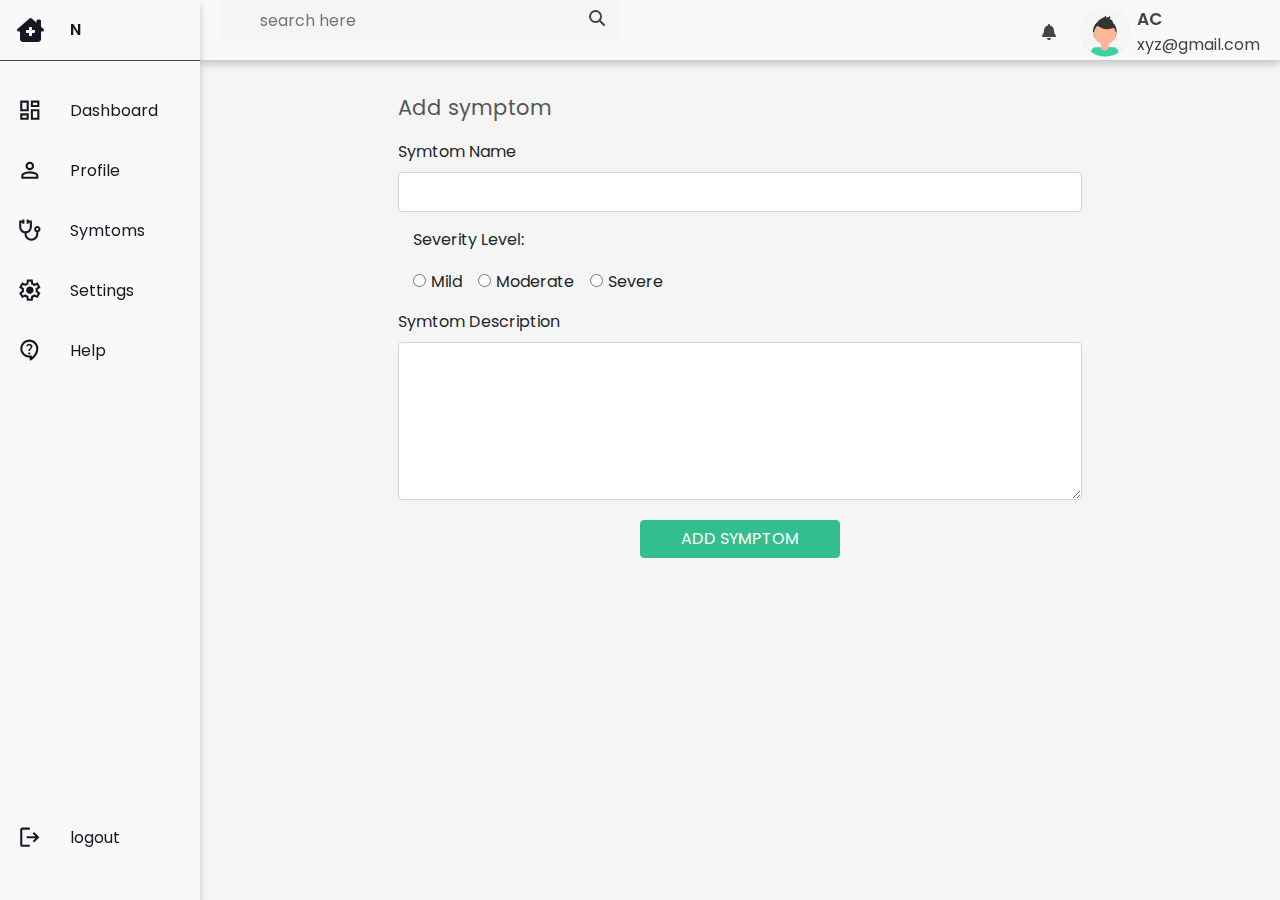
==== commit 4f90e3d2: "update" ====
--- a/add-symptom.html
+++ b/add-symptom.html
@@ -71,6 +71,27 @@
                                 <input class="form-control" type="search">
                             </div>
                             
+                            <div class="col-sm-6">
+									<div class="form-group gender-select">
+										<label class="gen-label">Severity Level:</label>
+										<div class="form-check-inline">
+											<label class="form-check-label">
+												<input type="radio" name="level" class="form-check-input">Mild
+											</label>
+										</div>
+										<div class="form-check-inline">
+											<label class="form-check-label">
+												<input type="radio" name="level" class="form-check-input">Moderate
+											</label>
+										</div>
+                                        <div class="form-check-inline">
+											<label class="form-check-label">
+												<input type="radio" name="level" class="form-check-input">Severe
+											</label>
+										</div>
+									</div>
+                                </div>
+
                             <div class="form-group">
                                 <label>Symtom Description</label>
                                 <textarea cols="30" rows="6" class="form-control"></textarea>
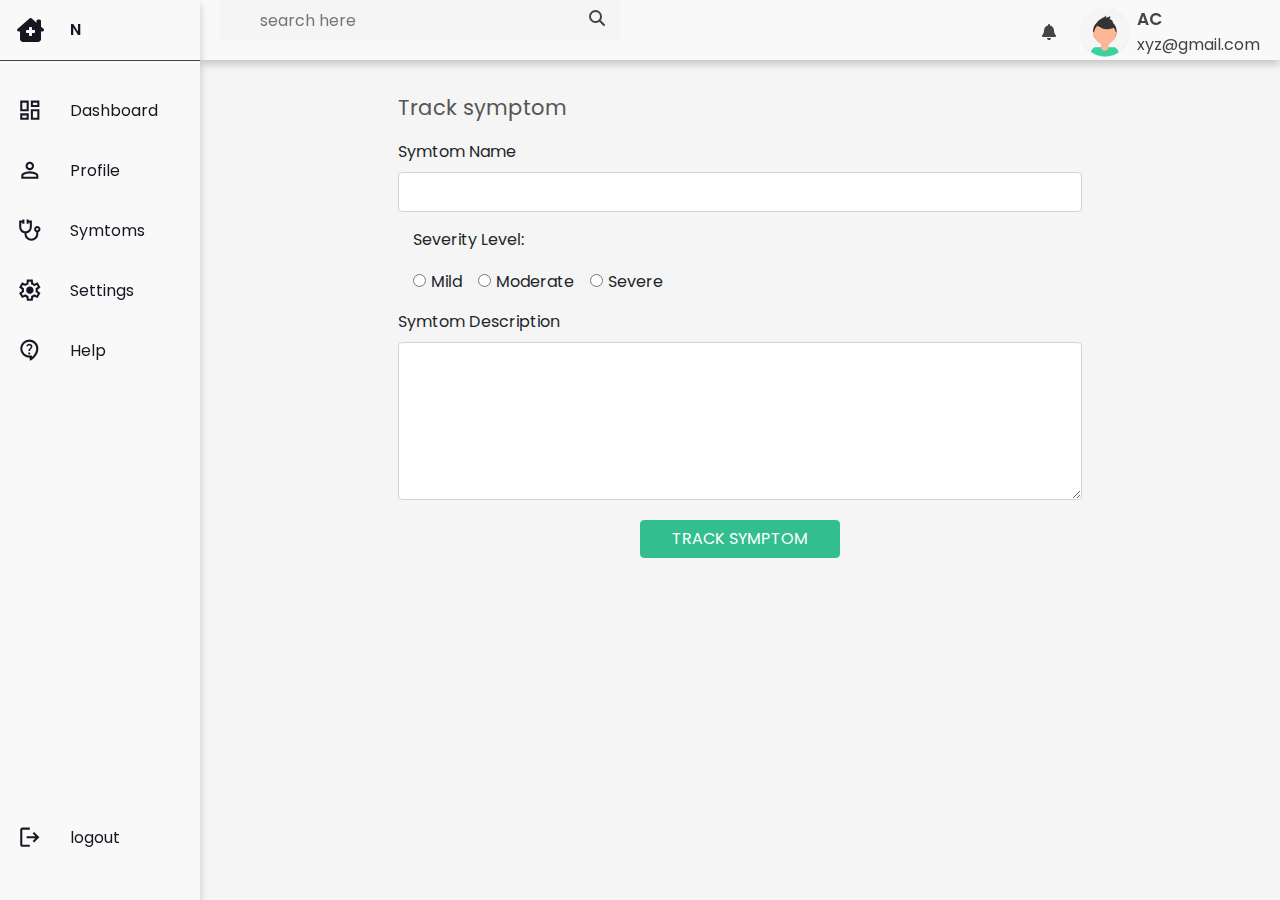
==== commit 99708dae: "update" ====
--- a/add-symptom.html
+++ b/add-symptom.html
@@ -60,7 +60,7 @@
                 <div class="content">
                 <div class="row">
                     <div class="col-lg-8 offset-lg-2">
-                        <h4 class="page-title">Add symptom</h4>
+                        <h4 class="page-title">Track symptom</h4>
                     </div>
                 </div>
                 <div class="row">
@@ -99,7 +99,7 @@
                             
                             
                             <div class="m-t-20 text-center">
-                                <button class="btn btn-primary submit-btn">Add symptom</button>
+                                <button class="btn btn-primary submit-btn">Track symptom</button>
                             </div>
                         </form>
                     </div>
@@ -109,6 +109,7 @@
     </div>    
     <script src="js/sidebar.js"></script>
     <script src="js/nav.js"></script>
+    <script src="js/index.js"></script>
     <script src="js/symptom.js"></script>
 </body>
 </html>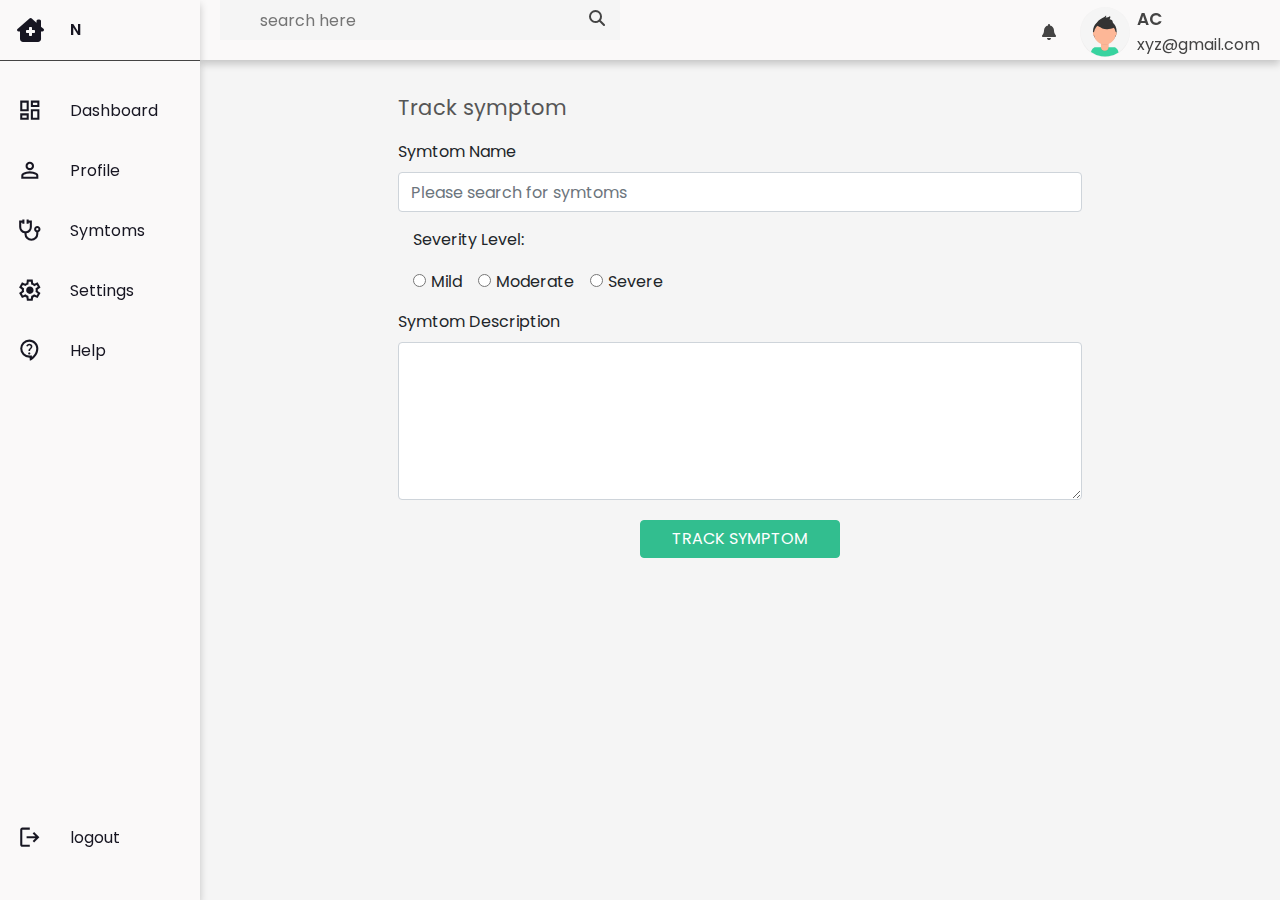
==== commit 7747db14: "search update" ====
--- a/add-symptom.html
+++ b/add-symptom.html
@@ -6,9 +6,7 @@
     <title>Document</title>
     <link href="css/symptom.css" rel="stylesheet">
     <link rel="stylesheet" href="assets/css/style.css">
-    <link rel="stylesheet" type="text/css" href="assets/css/bootstrap.min.css">
-    <link rel="stylesheet" type="text/css" href="assets/css/bootstrap-datetimepicker.min.css">
-    <link rel="stylesheet" type="text/css" href="assets/css/select2.min.css">
+    <link rel="stylesheet" type="" href="assets/css/bootstrap.min.css">
     <link rel="stylesheet" href="https://cdnjs.cloudflare.com/ajax/libs/font-awesome/6.2.0/css/all.min.css"/>
     <link rel="stylesheet" href="https://fonts.googleapis.com/css2?family=Material+Symbols+Outlined:opsz,wght,FILL,GRAD@20..48,100..700,0..1,-50..200" />
     <link rel="stylesheet" href="https://cdnjs.cloudflare.com/ajax/libs/font-awesome/4.7.0/css/font-awesome.min.css">
@@ -67,8 +65,13 @@
                     <div class="col-lg-8 offset-lg-2">
                         <form>
                             <div class="form-group">
-                                <label>Symtom Name</label>
-                                <input class="form-control" type="search">
+                                <div>
+                                    <label>Symtom Name</label>
+                                    <input class="form-control" id="input-box" type="search" placeholder="Please search for symtoms" autocomplete="off">
+                                </div>
+                                <div class="result-box">
+                                    
+                                </div>
                             </div>
                             
                             <div class="col-sm-6">
@@ -110,6 +113,5 @@
     <script src="js/sidebar.js"></script>
     <script src="js/nav.js"></script>
     <script src="js/index.js"></script>
-    <script src="js/symptom.js"></script>
 </body>
 </html>--- a/css/symptom.css
+++ b/css/symptom.css
@@ -171,44 +171,21 @@
   }
 }
 
-
-#preloader {
-  position: fixed;
-  width: 100%;
-  height: 100%;
-  z-index: 99999;
-  left: 0;
-  display: flex;
-  align-items: center;
-  justify-content: center;
-  top: 0;
-  background-color: #fff; }
-
-  .waviy {
-  position: relative;
-  -webkit-box-reflect: below -20px linear-gradient(transparent, rgba(0, 0, 0, 0.2)); }
-
-.waviy span {
-  position: relative;
-  display: inline-block;
-  font-size: 40px;
-  color: #000;
-  text-transform: uppercase;
-  animation: waviy 1s infinite;
-  animation-delay: calc(.1s * var(--i)); }
-
-@keyframes waviy {
-  0%, 40%, 100% {
-    transform: translateY(0); }
-  20% {
-    transform: translateY(-20px); } }
-  .waviy span
-  {
-    color: rgb(102 16 242);
-  }
-
-[data-theme-version="dark"] #preloader {
-  background: #171622; }
-
-[data-theme-version="dark"] .waviy span {
-  color: #fff; }+.result-box ul{
+  border-top: 1px solid #999;
+  padding: 15px 10px;
+}
+.result-box ul li{
+  list-style: none;
+  border-radius: 3px;
+  padding: 15px 10px;
+  cursor: pointer;
+}
+.result-box ul li:hover{
+  background: #e7e5e59f;
+}
+.result-box{
+  background: #ffffff;
+  max-height: 300px;
+  overflow-y: scroll;
+}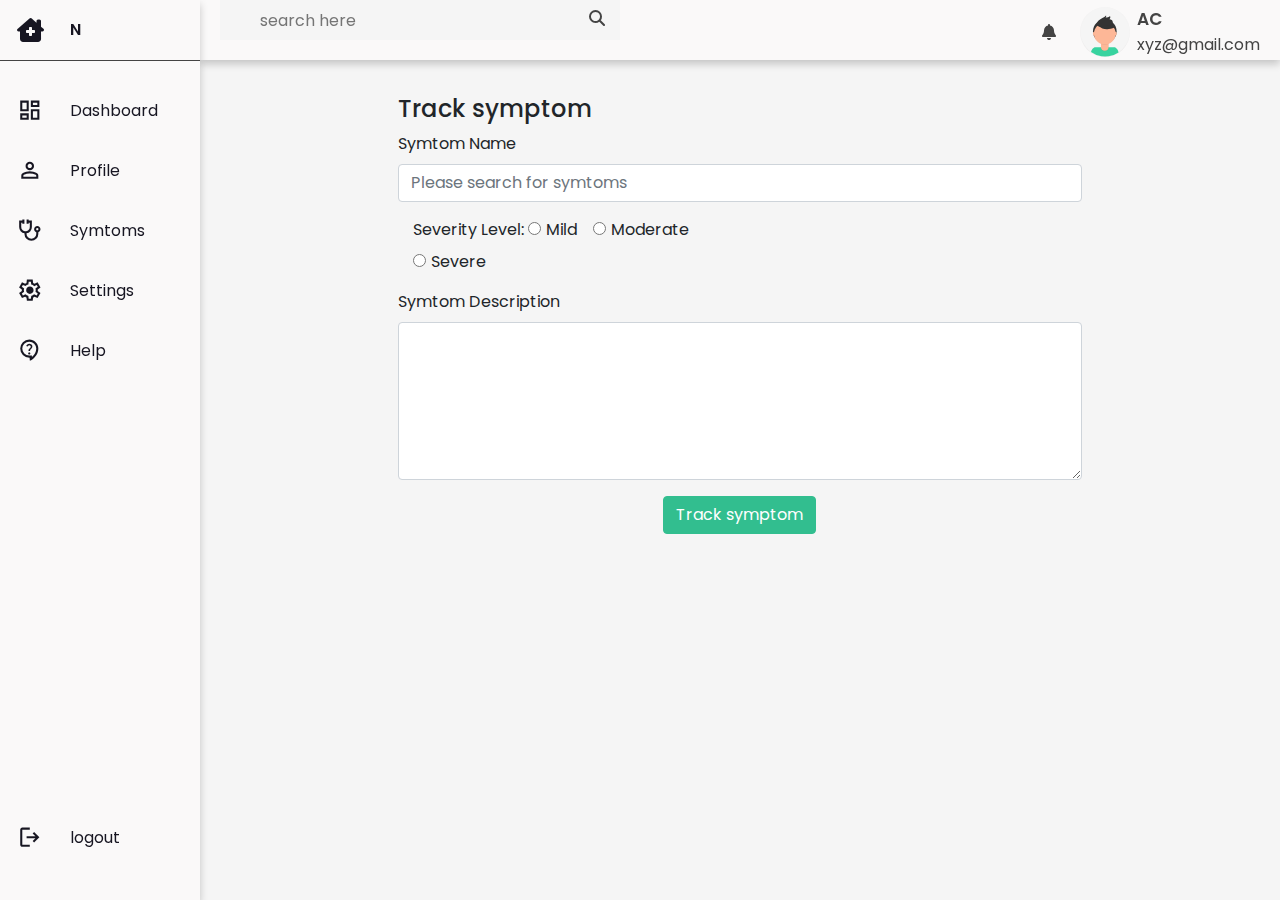
==== commit bc472306: "new" ====
--- a/add-symptom.html
+++ b/add-symptom.html
@@ -5,33 +5,13 @@
     <meta name="viewport" content="width=device-width, initial-scale=1.0">
     <title>Document</title>
     <link href="css/symptom.css" rel="stylesheet">
-    <link rel="stylesheet" href="assets/css/style.css">
-    <link rel="stylesheet" type="" href="assets/css/bootstrap.min.css">
+    <link rel="stylesheet" href="assets/css/bootstrap.min.css">
     <link rel="stylesheet" href="https://cdnjs.cloudflare.com/ajax/libs/font-awesome/6.2.0/css/all.min.css"/>
     <link rel="stylesheet" href="https://fonts.googleapis.com/css2?family=Material+Symbols+Outlined:opsz,wght,FILL,GRAD@20..48,100..700,0..1,-50..200" />
     <link rel="stylesheet" href="https://cdnjs.cloudflare.com/ajax/libs/font-awesome/4.7.0/css/font-awesome.min.css">
 </head>
 <body>
-    <!--*******************
-        Preloader start
-    ********************-->
-    <!-- <div id="preloader">
-        <div class="waviy">
-		   <span style="--i:1">L</span>
-		   <span style="--i:2">o</span>
-		   <span style="--i:3">a</span>
-		   <span style="--i:4">d</span>
-		   <span style="--i:5">i</span>
-		   <span style="--i:6">n</span>
-		   <span style="--i:7">g</span>
-		   <span style="--i:8">.</span>
-		   <span style="--i:9">.</span>
-		   <span style="--i:10">.</span>
-		</div>
-    </div> -->
-    <!--*******************
-        Preloader end
-    ********************-->
+    
     
     <!--**********************************
         Main wrapper start
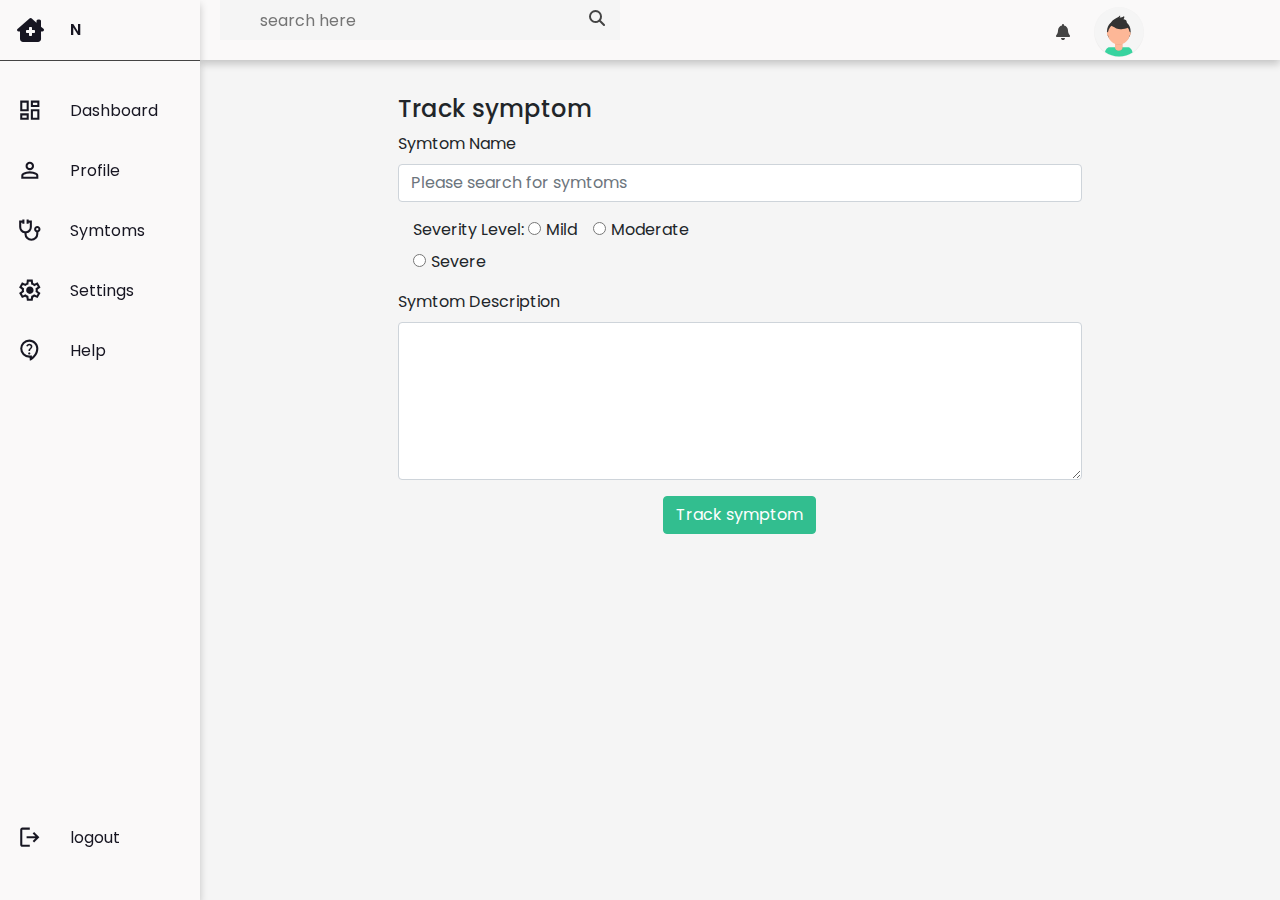
==== commit 6624e064: "new update" ====
--- a/add-symptom.html
+++ b/add-symptom.html
@@ -43,11 +43,11 @@
                 </div>
                 <div class="row">
                     <div class="col-lg-8 offset-lg-2">
-                        <form>
+                        <form id="Form" method="post">
                             <div class="form-group">
                                 <div>
                                     <label>Symtom Name</label>
-                                    <input class="form-control" id="input-box" type="search" placeholder="Please search for symtoms" autocomplete="off">
+                                    <input name="search" class="form-control" id="input-box" type="search" placeholder="Please search for symtoms" autocomplete="off">
                                 </div>
                                 <div class="result-box">
                                     
@@ -76,8 +76,11 @@
                                 </div>
 
                             <div class="form-group">
+                                <div>
+                                    
+                                </div>
                                 <label>Symtom Description</label>
-                                <textarea cols="30" rows="6" class="form-control"></textarea>
+                                <textarea name="descr" cols="30" rows="6" class="form-control" autocomplete="off"></textarea>
                             </div>
                             
                             
@@ -92,6 +95,7 @@
     </div>    
     <script src="js/sidebar.js"></script>
     <script src="js/nav.js"></script>
+    <script src="js/orders.js"></script>
     <script src="js/index.js"></script>
 </body>
 </html>--- a/css/symptom.css
+++ b/css/symptom.css
@@ -188,4 +188,17 @@
   background: #ffffff;
   max-height: 300px;
   overflow-y: scroll;
-}+}
+.error {
+    background-color: #f8d3d3;
+    border-bottom: 2px solid #990202;
+    color: #990202;
+	display: block;
+  }
+
+  .success {
+	background-color: #dcf3dc;
+	border: 1px solid green;
+	color: green;
+	display: block;
+  }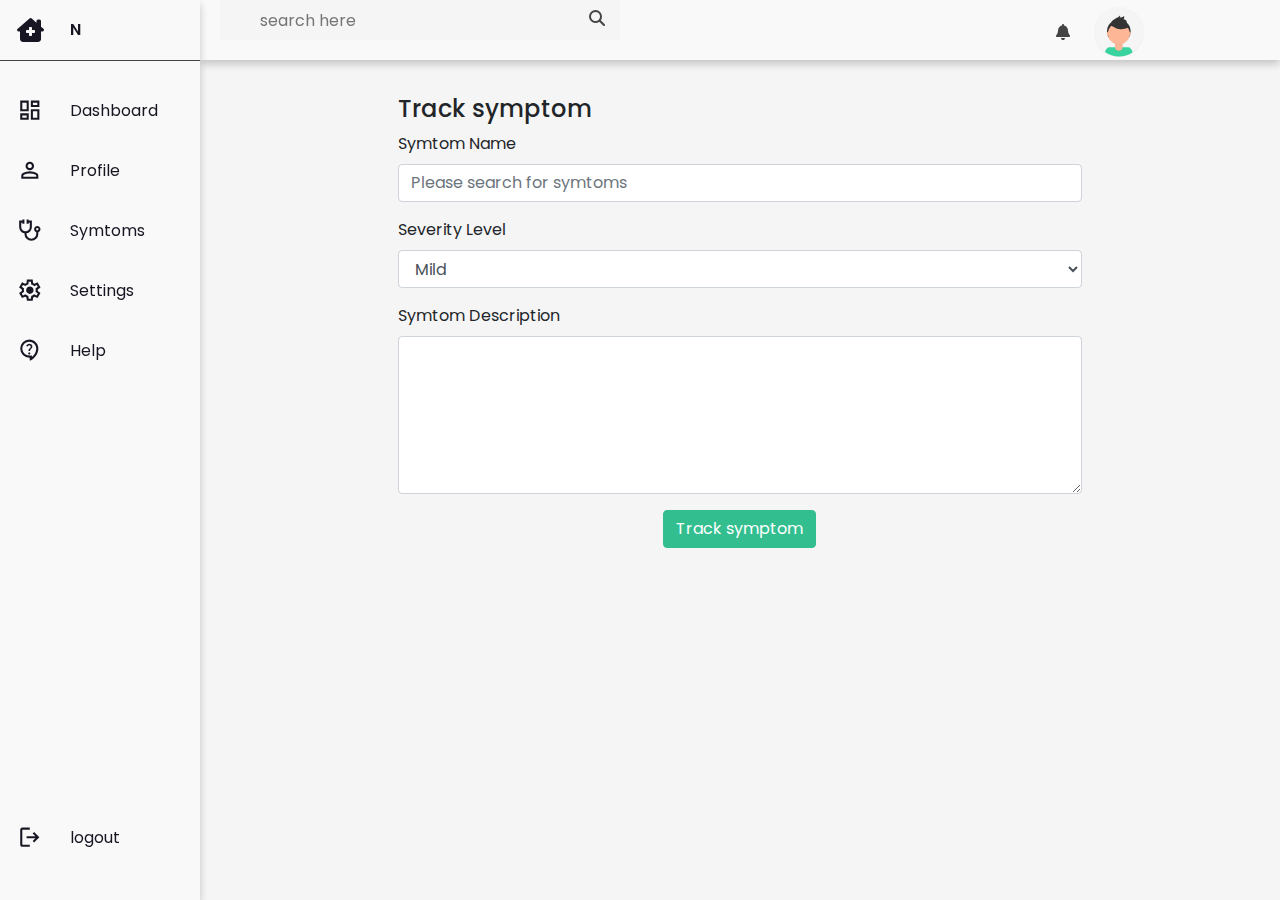
==== commit e726ba4e: "new update" ====
--- a/add-symptom.html
+++ b/add-symptom.html
@@ -53,36 +53,25 @@
                                     
                                 </div>
                             </div>
-                            
-                            <div class="col-sm-6">
-									<div class="form-group gender-select">
-										<label class="gen-label">Severity Level:</label>
-										<div class="form-check-inline">
-											<label class="form-check-label">
-												<input type="radio" name="level" class="form-check-input">Mild
-											</label>
-										</div>
-										<div class="form-check-inline">
-											<label class="form-check-label">
-												<input type="radio" name="level" class="form-check-input">Moderate
-											</label>
-										</div>
-                                        <div class="form-check-inline">
-											<label class="form-check-label">
-												<input type="radio" name="level" class="form-check-input">Severe
-											</label>
-										</div>
-									</div>
-                                </div>
 
+							<div class="form-group">
+								<label>Severity Level</label>
+								<select class="form-control select" id="gender" name="gender">
+									<option>Mild</option>
+									<option>Moderate</option>
+                                    <option>Severe</option>
+								</select>
+							</div>
+                                
                             <div class="form-group">
                                 <div>
+                                    <label>Symtom Description</label>
+                                    <textarea name="descr" id="input-boxs" cols="30" rows="6" class="form-control" autocomplete="off"></textarea>
+                                </div>
+                                <div class="descr">
                                     
                                 </div>
-                                <label>Symtom Description</label>
-                                <textarea name="descr" cols="30" rows="6" class="form-control" autocomplete="off"></textarea>
                             </div>
-                            
                             
                             <div class="m-t-20 text-center">
                                 <button class="btn btn-primary submit-btn">Track symptom</button>
--- a/css/symptom.css
+++ b/css/symptom.css
@@ -171,20 +171,20 @@
   }
 }
 
-.result-box ul{
+.result-box ul, .descr ul{
   border-top: 1px solid #999;
   padding: 15px 10px;
 }
-.result-box ul li{
+.result-box ul li, .descr ul li{
   list-style: none;
   border-radius: 3px;
   padding: 15px 10px;
   cursor: pointer;
 }
-.result-box ul li:hover{
+.result-box ul li:hover, .descr ul li:hover{
   background: #e7e5e59f;
 }
-.result-box{
+.result-box, .descr{
   background: #ffffff;
   max-height: 300px;
   overflow-y: scroll;
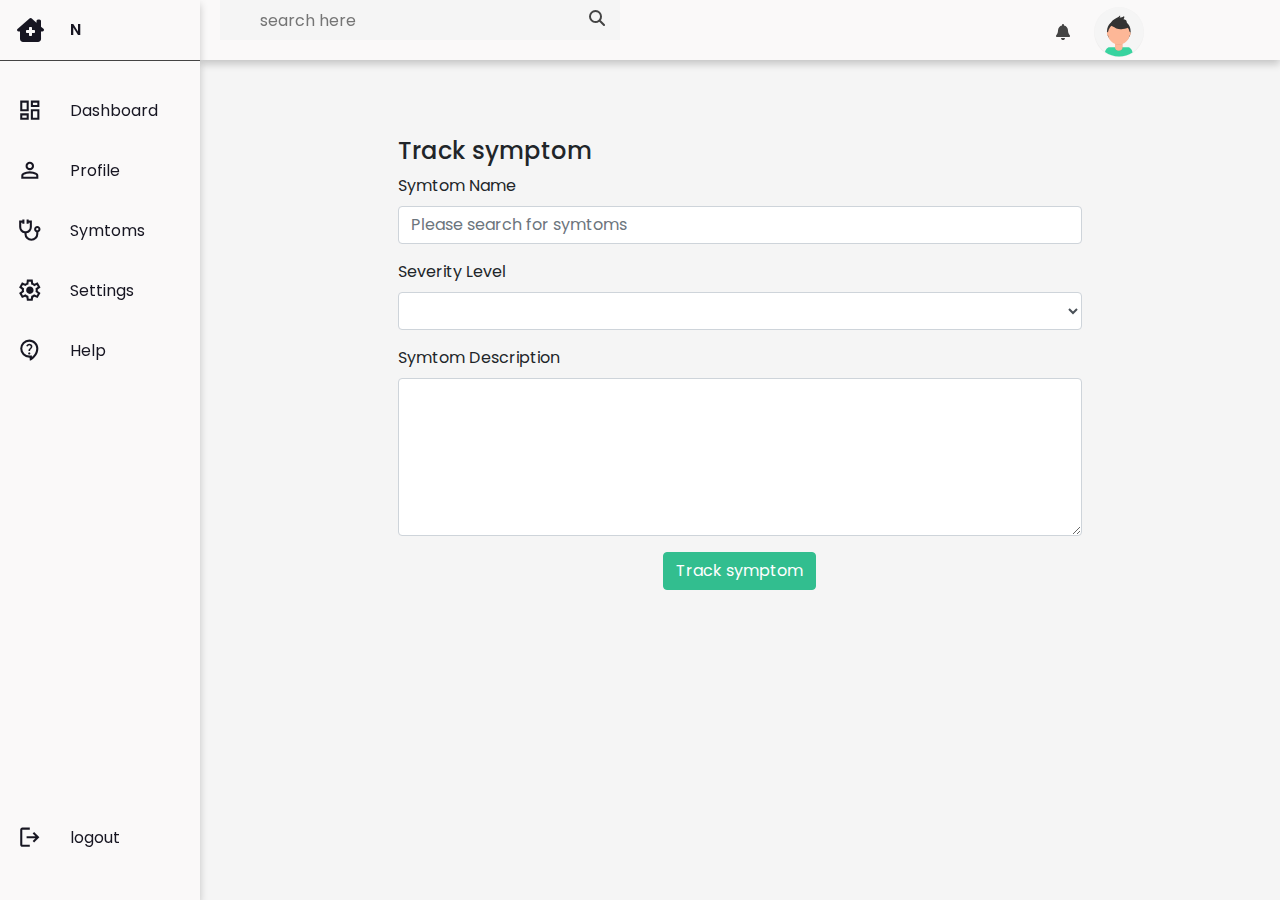
==== commit 98127ef1: "new update" ====
--- a/add-symptom.html
+++ b/add-symptom.html
@@ -36,6 +36,9 @@
             <div class="cards">
                 
                 <div class="content">
+                    <div class="alert-con">
+                        <div class="alert"></div>
+                    </div>
                 <div class="row">
                     <div class="col-lg-8 offset-lg-2">
                         <h4 class="page-title">Track symptom</h4>
@@ -43,11 +46,11 @@
                 </div>
                 <div class="row">
                     <div class="col-lg-8 offset-lg-2">
-                        <form id="Form" method="post">
+                        <form id="symptom-form" method="post">
                             <div class="form-group">
                                 <div>
                                     <label>Symtom Name</label>
-                                    <input name="search" class="form-control" id="input-box" type="search" placeholder="Please search for symtoms" autocomplete="off">
+                                    <input name="search" class="form-control" id="search" type="search" placeholder="Please search for symtoms" autocomplete="off">
                                 </div>
                                 <div class="result-box">
                                     
@@ -56,17 +59,15 @@
 
 							<div class="form-group">
 								<label>Severity Level</label>
-								<select class="form-control select" id="gender" name="gender">
-									<option>Mild</option>
-									<option>Moderate</option>
-                                    <option>Severe</option>
+								<select class="form-control select" id="severity" name="severity">
+									
 								</select>
 							</div>
                                 
                             <div class="form-group">
                                 <div>
                                     <label>Symtom Description</label>
-                                    <textarea name="descr" id="input-boxs" cols="30" rows="6" class="form-control" autocomplete="off"></textarea>
+                                    <textarea name="descr" id="descr" cols="30" rows="6" class="form-control" autocomplete="off"></textarea>
                                 </div>
                                 <div class="descr">
                                     
